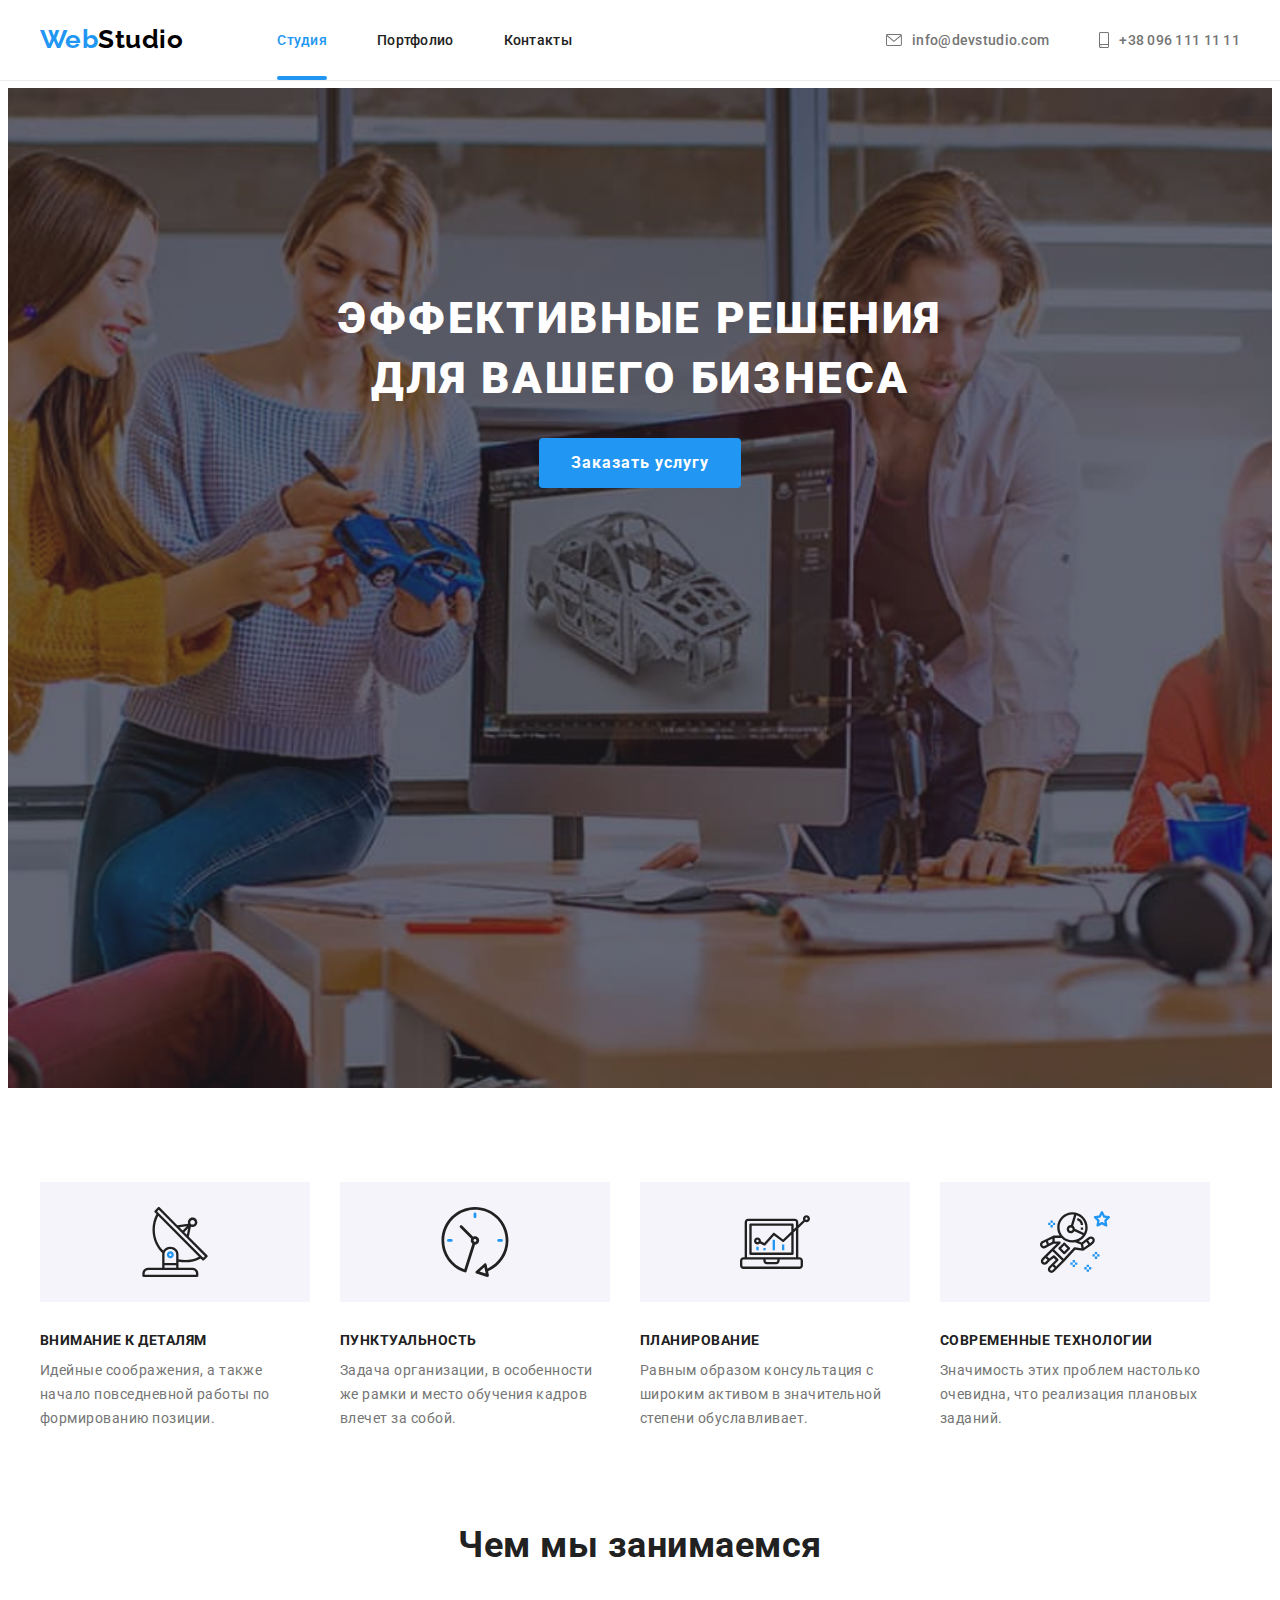
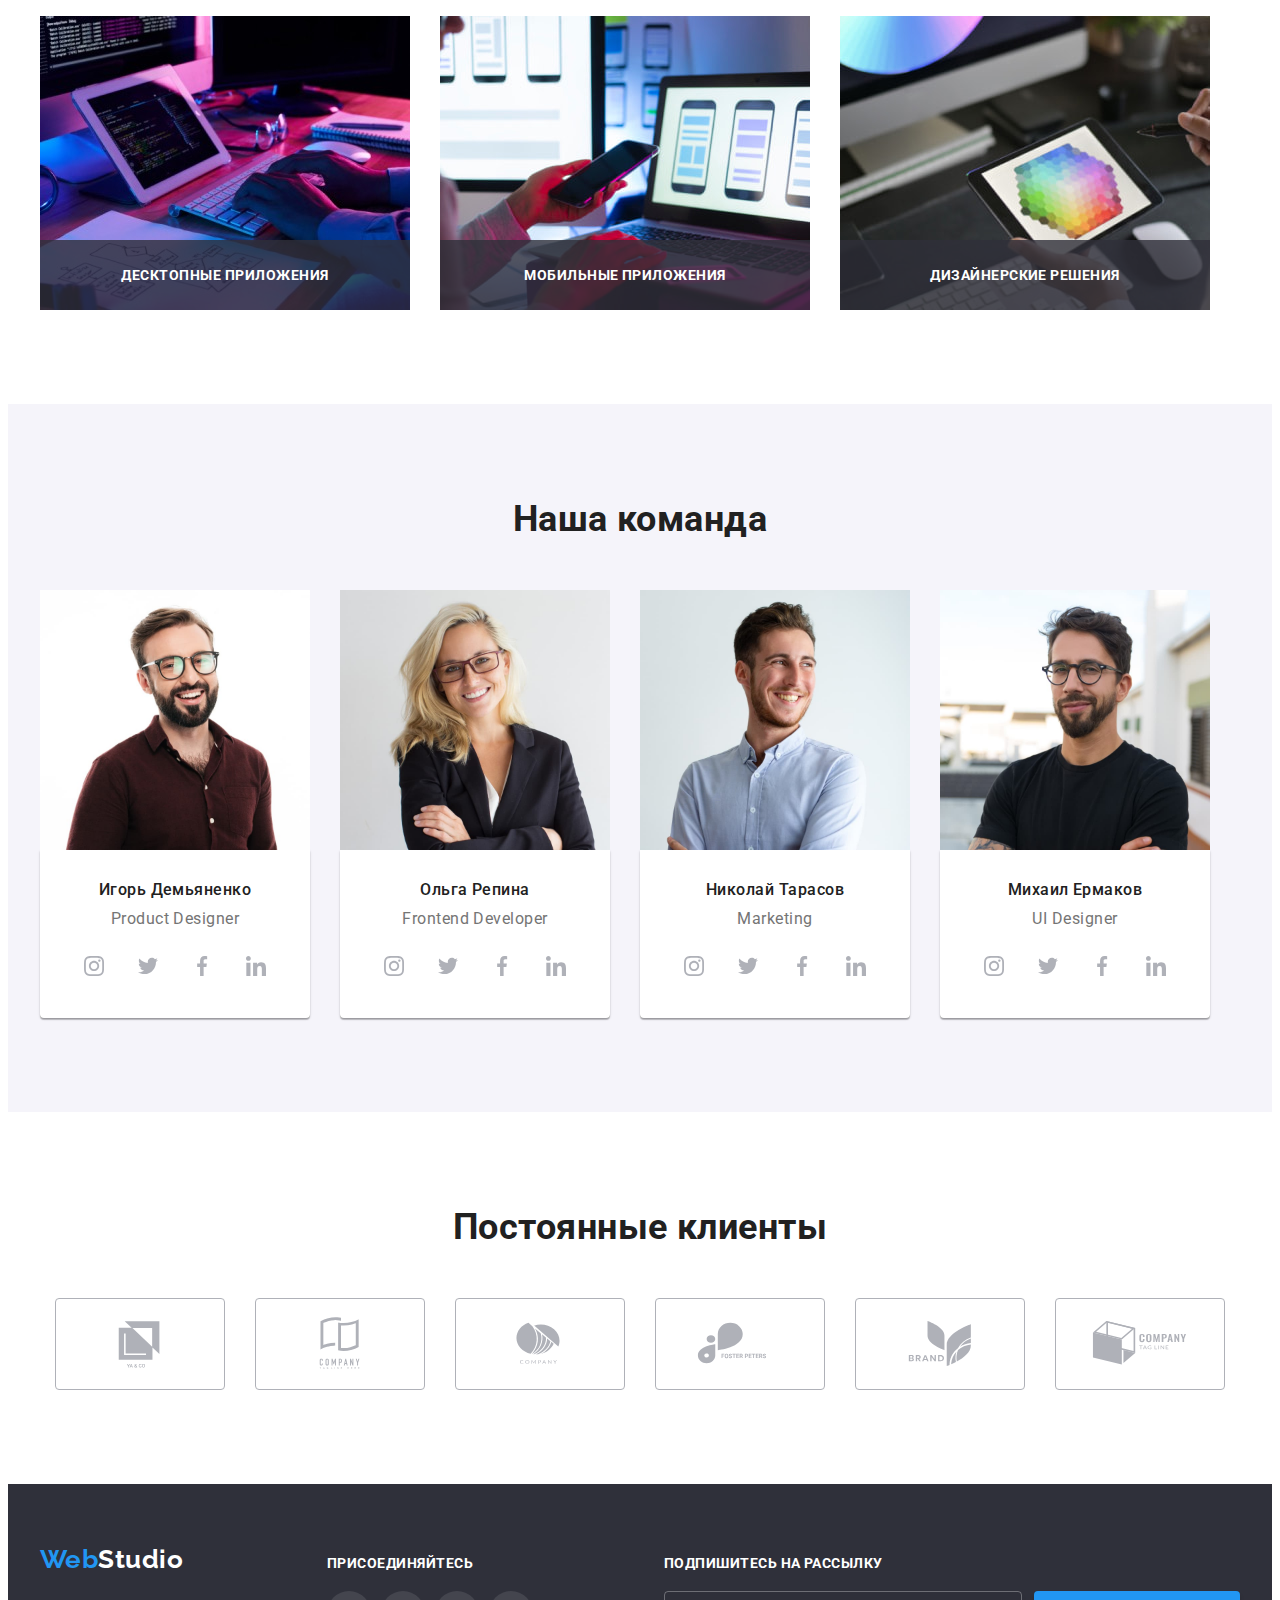
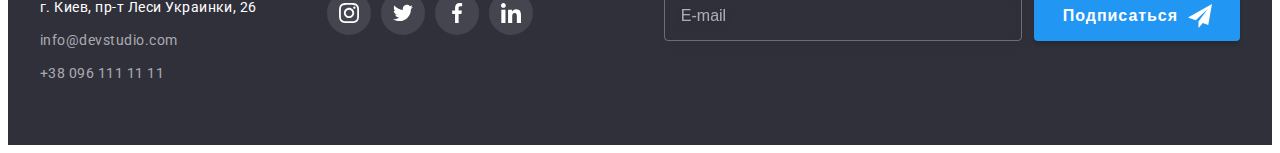
==== index.html @ e5c1ce28 "Добавляют структуру из д/з 6" ====
<!DOCTYPE html>
<html lang="ru">
<head>
    <meta charset="UTF-8">
    <meta http-equiv="X-UA-Compatible" content="IE=edge">
    <meta name="viewport" content="width=device-width, initial-scale=1.0">
    <title>Студия</title>
    <link rel="preconnect" href="https://fonts.googleapis.com">
    <link rel="preconnect" href="https://fonts.gstatic.com" crossorigin>
    <link href="https://fonts.googleapis.com/css2?family=Raleway:wght@700&family=Roboto:wght@400;500;700;900&display=swap"
        rel="stylesheet">
    <link rel="stylesheet" href="https://cdnjs.cloudflare.com/ajax/libs/modern-normalize/1.1.0/modern-normalize.min.css"
        integrity="sha512-wpPYUAdjBVSE4KJnH1VR1HeZfpl1ub8YT/NKx4PuQ5NmX2tKuGu6U/JRp5y+Y8XG2tV+wKQpNHVUX03MfMFn9Q=="
        crossorigin="anonymous" referrerpolicy="no-referrer"/>
    <link rel="stylesheet" href="./css/styles.css">
</head>
<body>
        <!--Шапка Сайта--> 
    <header class="page-header">
        <div class="container main-nav">
            <nav class="main-nav-list">
                <div class="logo-header-box"><a href="index.html" class="logo">Web<span class="logo-header">Studio</span></a></div>
                <ul class="site-nav list">
                    <li class="item"><a href="./index.html" class="link current">Студия</a></li>
                    <li class="item"><a href="./portfolio.html" class="link">Портфолио</a></li>
                    <li class="item"><a href="#" class="link">Контакты</a></li>
                </ul>
            </nav>
                <ul class="header-contacts list">
                    <li class="item"><a href="mailto:info@devstudio.com" class="link">
                        <svg class="header-contacts-icon" width="16" height="12">
                            <use href="./images/icons.svg#icon-envelope"></use>
                        </svg>info@devstudio.com</a>
                    </li>
                    <li class="item"><a href="tel:+380961111111" class="link">
                        <svg class="header-contacts-icon" width="10" height="16">
                        <use href="./images/icons.svg#icon-smartphone"></use>
                    </svg>+38 096 111 11 11</a>
                </li>
                </ul>
        </div>
    </header>   
    <main>
        <!--Герой-->
        <section class="hero section">
            <div class="container">
                <h1 class="hero-title">Эффективные решения <br>  для вашего бизнеса</h1>
                <button type="button" class="button secondary" data-modal-open>Заказать услугу</button>
            </div>
        </section>
            <!--Преимущества-->        
        <section class="section feature">
            <div class="container">
                <h2 class="section-title visually-hidden">Преимущества</h2>
                <ul class="feature-list list">
                    <li class="feature-item">
                        <div class="feature-icon antenna">
                            <svg width="70" height="70">
                                <use href="./images/icons.svg#icon-antenna"></use>
                            </svg>
                        </div>
                        <h3 class="feature-item-title">Внимание к деталям</h3>
                        <p class="feature-item-text">Идейные соображения, а также начало повседневной работы по формированию позиции.</p>
                    </li>
                    <li class="feature-item clock-icon">
                        <div class="feature-icon antenna">
                            <svg width="70" height="70">
                                <use href="./images/icons.svg#icon-clock"></use>
                            </svg>
                        </div>
                        <h3 class="feature-item-title">Пунктуальность</h3>
                        <p class="feature-item-text">Задача организации, в особенности же рамки и место обучения кадров влечет за собой.</p>
                    </li>
                    <li class="feature-item diagram-icon">
                        <div class="feature-icon antenna">
                            <svg width="70" height="70">
                                <use href="./images/icons.svg#icon-diagram"></use>
                            </svg>
                        </div>
                        <h3 class="feature-item-title">Планирование</h3>
                        <p class="feature-item-text">Равным образом консультация с широким активом в значительной степени обуславливает.</p>                      
                    </li>
                    <li class="feature-item astronaut-icon">
                        <div class="feature-icon antenna">
                            <svg width="70" height="70">
                                <use href="./images/icons.svg#icon-astronaut"></use>
                            </svg>
                        </div>
                        <h3 class="feature-item-title">Современные технологии</h3>
                        <p class="feature-item-text">Значимость этих проблем настолько очевидна, что реализация плановых заданий.</p>
                    </li>
                </ul>
            </div>
        </section>
            <!--Направления деятельности-->        
        <section class="work section">
            <div class="container">
                <h2 class="section-title">Чем мы занимаемся</h2>
                <ul class="work-list list">
                    <li class="item"> <img src="./images/img-cod.jpg" class="work-item-img" alt="Создание кода" width="370" >
                        <p class="work-label">Десктопные приложения</p>
                    </li>
                    <li class="item"> <img src="./images/img-tel.jpg" class="work-item-img" alt="Разработка приложений" width="370">
                        <p class="work-label">Мобильные приложения</p>
                    </li>
                    <li class="item"> <img src="./images/img-tabl.jpg" class="work-item-img" alt="Разработка игр" width="370">
                        <p class="work-label">Дизайнерские решения</p>
                    </li>
                </ul>
            </div>
        </section>
            <!--Команда-->      
        <section class="team section">
            <div class="container">
                <h2 class="section-title">Наша команда</h2>
                <ul class="team-list list">
                    <li class="item"> <img class="team-item-img" src="./images/img-igor.jpg" alt="Игорь Демьяненко" width="270">
                        <div class="item-content">
                            <h3 class="team-item-title">Игорь Демьяненко</h3>
                            <p class="team-item-text" lang="en">Product Designer</p>
                            <ul class="team-socials-list list">
                                <li class="team-socials-item">
                                    <a href="" class="team-socials-link">
                                        <svg class="team-socials-icon" width="20" height="20">
                                            <use href="./images/icons.svg#icon-instagram"></use>
                                        </svg>
                                    </a>
                                </li>
                                <li class="team-socials-item">
                                    <a href="" class="team-socials-link">
                                        <svg class="team-socials-icon" width="20" height="20">
                                            <use href="./images/icons.svg#icon-twitter"></use>
                                        </svg>
                                    </a>
                                </li>
                                <li class="team-socials-item">
                                    <a href="" class="team-socials-link"><svg class="team-socials-icon" width="20" height="20">
                                        <use href="./images/icons.svg#icon-facebook"></use>
                                    </svg>
                                </a>
                                </li>
                                <li class="team-socials-item">
                                    <a href="" class="team-socials-link"><svg class="team-socials-icon" width="20" height="20">
                                        <use href="./images/icons.svg#icon-linkedin"></use>
                                    </svg>
                                </a>
                                </li>
                            </ul>
                        </div>
                    </li>
                    <li class="item"> <img class="team-item-img" src="./images/img-olga.jpg" alt="Ольга Репина" width="270">
                        <div class="item-content">
                            <h3 class="team-item-title">Ольга Репина</h3>
                            <p class="team-item-text" lang="en">Frontend Developer</p>
                            <ul class="team-socials-list list">
                                <li class="team-socials-item">
                                    <a href="" class="team-socials-link">
                                        <svg class="team-socials-icon" width="20" height="20">
                                            <use href="./images/icons.svg#icon-instagram"></use>
                                        </svg>
                                    </a>
                                </li>
                                <li class="team-socials-item">
                                    <a href="" class="team-socials-link">
                                        <svg class="team-socials-icon" width="20" height="20">
                                            <use href="./images/icons.svg#icon-twitter"></use>
                                        </svg>
                                    </a>
                                </li>
                                <li class="team-socials-item">
                                    <a href="" class="team-socials-link"><svg class="team-socials-icon" width="20" height="20">
                                            <use href="./images/icons.svg#icon-facebook"></use>
                                        </svg>
                                    </a>
                                </li>
                                <li class="team-socials-item">
                                    <a href="" class="team-socials-link"><svg class="team-socials-icon" width="20" height="20">
                                            <use href="./images/icons.svg#icon-linkedin"></use>
                                        </svg>
                                    </a>
                                </li>
                            </ul>
                        </div>
                    </li>
                    <li class="item"> <img class="team-item-img" src="./images/img-nik.jpg" alt="Николай Тарасов" width="270">
                        <div class="item-content">
                            <h3 class="team-item-title">Николай Тарасов</h3>
                            <p class="team-item-text" lang="en">Marketing</p>
                            <ul class="team-socials-list list">
                                <li class="team-socials-item">
                                    <a href="" class="team-socials-link">
                                        <svg class="team-socials-icon" width="20" height="20">
                                            <use href="./images/icons.svg#icon-instagram"></use>
                                        </svg>
                                    </a>
                                </li>
                                <li class="team-socials-item">
                                    <a href="" class="team-socials-link">
                                        <svg class="team-socials-icon" width="20" height="20">
                                            <use href="./images/icons.svg#icon-twitter"></use>
                                        </svg>
                                    </a>
                                </li>
                                <li class="team-socials-item">
                                    <a href="" class="team-socials-link"><svg class="team-socials-icon" width="20" height="20">
                                            <use href="./images/icons.svg#icon-facebook"></use>
                                        </svg>
                                    </a>
                                </li>
                                <li class="team-socials-item">
                                    <a href="" class="team-socials-link"><svg class="team-socials-icon" width="20" height="20">
                                            <use href="./images/icons.svg#icon-linkedin"></use>
                                        </svg>
                                    </a>
                                </li>
                            </ul>
                        </div>
                    </li>
                    <li class="item"> <img class="team-item-img" src="./images/img-mich.jpg" alt="Михаил Ермаков" width="270">
                        <div class="item-content">
                            <h3 class="team-item-title">Михаил Ермаков</h3>
                            <p class="team-item-text" lang="en">UI Designer</p>
                            <ul class="team-socials-list list">
                                <li class="team-socials-item">
                                    <a href="" class="team-socials-link">
                                        <svg class="team-socials-icon" width="20" height="20">
                                            <use href="./images/icons.svg#icon-instagram"></use>
                                        </svg>
                                    </a>
                                </li>
                                <li class="team-socials-item">
                                    <a href="" class="team-socials-link">
                                        <svg class="team-socials-icon" width="20" height="20">
                                            <use href="./images/icons.svg#icon-twitter"></use>
                                        </svg>
                                    </a>
                                </li>
                                <li class="team-socials-item">
                                    <a href="" class="team-socials-link"><svg class="team-socials-icon" width="20" height="20">
                                            <use href="./images/icons.svg#icon-facebook"></use>
                                        </svg>
                                    </a>
                                </li>
                                <li class="team-socials-item">
                                    <a href="" class="team-socials-link"><svg class="team-socials-icon" width="20" height="20">
                                            <use href="./images/icons.svg#icon-linkedin"></use>
                                        </svg>
                                    </a>
                                </li>
                            </ul>
                        </div>
                    </li>                   
                </ul>
            </div>
        </section>
        <!--Постоянные клиенты-->
        <section class="customers section">
            <div class="container">
                <h2 class="section-title">Постоянные клиенты</h2>
                <ul class="customers-list list">
                    <li class="customers-item">
                        <a href="" class="customers-link">
                            <svg class="customers-icon" width="106" height="60">
                                <use href="./images/icons.svg#icon-Logo-1"></use>
                            </svg>
                        </a>
                    </li>
                    <li class="customers-item">
                        <a href="" class="customers-link">
                            <svg class="customers-icon" width="106" height="60">
                                <use href="./images/icons.svg#icon-Logo-2"></use>
                            </svg>
                        </a>
                    </li>
                    <li class="customers-item">
                        <a href="" class="customers-link">
                            <svg class="customers-icon" width="106" height="60">
                                <use href="./images/icons.svg#icon-Logo-3"></use>
                            </svg>
                        </a>
                    </li>
                    <li class="customers-item">
                        <a href="" class="customers-link">
                            <svg class="customers-icon" width="106" height="60">
                                <use href="./images/icons.svg#icon-Logo-4"></use>
                            </svg>
                        </a>
                    </li>
                    <li class="customers-item">
                        <a href="" class="customers-link">
                            <svg class="customers-icon" width="106" height="60">
                                <use href="./images/icons.svg#icon-Logo-5"></use>
                            </svg>
                        </a>
                    </li>
                    <li class="customers-item">
                        <a href="" class="customers-link">
                            <svg class="customers-icon" width="106" height="60">
                                <use href="./images/icons.svg#icon-Logo-6"></use>
                            </svg>
                        </a>
                    </li>
                </ul>
            </div>

        </section>     
    </main>
        <!--Подвал-->
        <footer class="footer">
            <div class="footer container">
                <div class="footer-addres">
                    <div class="logo-footer-box">
                        <a href="./index.html" class="logo" lang="en">Web<span class="logo-footer">Studio</span></a>
                    </div>
                    <address class="addres-list">
                        <ul class="footer-contacts-list list">
                            <li class="footer-contacts-item">
                                <a href="https://goo.gl/maps/nZHNvtM2P8FYW9ou6" class="contacts address" target="_blank" 
                                    rel="noopener noreferrer">г. Киев, пр-т Леси Украинки, 26</a>
                            </li>
                            <li class="footer-contacts-item">
                                <a href="mailto:info@devstudio.com" class="contacts link">info@devstudio.com</a>
                            </li>
                            <li class="footer-contacts-item">
                                <a href="tel:+380961111111" class="contacts link">+38 096 111 11 11 </a>
                            </li>
                        </ul>             
                    </address>
                </div>
                <!-- Приглашение в соцсети -->
                <div class="footer-socials">
                    <h3 class="footer-socials-title">присоединяйтесь</h3>
                    <ul class="footer-socials-list list">
                        <li class="footer-socials-item"><a href="" class="footer-socials-link">
                            <svg class="footer-socials-icon" width="20" height="20">
                                <use href="./images/icons.svg#icon-instagram"></use>
                            </svg></a>
                        </li>
                        <li class="footer-socials-item"><a href="" class="footer-socials-link">
                            <svg class="footer-socials-icon" width="20" height="20">
                                <use href="./images/icons.svg#icon-twitter"></use>
                            </svg></a>
                        </li>
                        <li class="footer-socials-item"><a href="" class="footer-socials-link">
                            <svg class="footer-socials-icon" width="20" height="20">
                                <use href="./images/icons.svg#icon-facebook"></use>
                            </svg></a>
                        </li>
                        <li class="footer-socials-item"><a href="" class="footer-socials-link">
                                <svg class="footer-socials-icon" width="20" height="20">
                                    <use href="./images/icons.svg#icon-linkedin"></use>
                                </svg></a>
                        </li>                     
                    </ul>
                </div>
                <!-- Подписка на рассылку -->
                <form class="subscribe-form">
                    <b class="subscribe-title">Подпишитесь на рассылку</b>
                    <div class="subscribe-input-wrap">
                        <input type="email" 
                        name="subscribe-mail" 
                        class="subscribe-input" required 
                        id="subscribe-mail"
                        placeholder="E-mail">
                        <button type="submit" class="subscribe-submit">Подписаться
                            <svg class="subscribe-icon" width="24" height="24">
                                <use href="./images/icons.svg#icon-icon-send"></use>
                            </svg>
                        </button>
                    </div>
                </form>
            </div>         
        </footer>
        <!-- Модальное окно -->
        <div class="backdrop is-hidden" data-modal>
            <div class="modal">
                <button type="button" class="modal-close-btn" data-modal-close>
                    <svg class="modal-close-svg" width="18" height="18">
                        <use href="./images/icons.svg#icon-close-black-18dp"></use>
                    </svg>
                </button>
                <p class="modal-title">Оставьте свои данные, мы вам перезвоним</p>
                <form class="modal-form">
                    <div class="form-field">
                        <label for="user-name" class="modal-label">Имя</label>
                        <div class="modal-input-wrap">
                            <input type="text" 
                            name="user-name" 
                            class="modal-input" 
                            required 
                            id="user-name">
                            <svg class="modal-icon" width="18" height="18">
                                <use href="./images/icons.svg#icon-person-black-18dp"></use>
                            </svg>
                        </div>
                    </div>
                    <div class="form-field">
                        <label for="user-tel" class="modal-label">Телефон</label>
                        <div class="modal-input-wrap">
                            <input type="tel" 
                            name="user-tel" 
                            class="modal-input" 
                            required 
                            id="user-tel">
                            <svg class="modal-icon" width="18" height="18">
                                <use href="./images/icons.svg#icon-phone-black-18dp"></use>
                            </svg>
                        </div>
                    </div>               
                    <div class="form-field">
                        <label for="user-mail" class="modal-label">Почта</label>
                        <div class="modal-input-wrap">
                            <input type="email" 
                            name="user-mail" 
                            class="modal-input" 
                            required 
                            id="user-mail">
                            <svg class="modal-icon" width="18" height="18">
                                <use href="./images/icons.svg#icon-email-black-18dp"></use>
                            </svg>
                        </div>
                    </div>
                    <div class="form-field">
                        <label for="user-text" class="modal-label">Комментарий</label>
                        <textarea name="user-text"
                        id="user-text" 
                        class="modal-text"
                        placeholder="Введите текст"
                        ></textarea>                        
                    </div>
                    <div class="modal-checkbox-text-content">
                        <input type="checkbox" 
                        name="modal-checkbox" 
                        class="modal-checkbox visually-hidden" required 
                        id="modal-checkbox">
                        <label for="modal-checkbox" 
                        class="modal-checkbox-text">
                        <span><svg class="modal-checkbox-icon" width="16" height="15">
                            <use href="./images/icons.svg#icon-check"></use>
                            </svg>
                        </span>Соглашаюсь с рассылкой и принимаю <a href="" class="modal-checkbox-link">Условия договора</a></label>
                        
                    </div>
                    <button type="submit" class="modal-submit">Отправить</button>
                </form>
            </div>
        </div>
    <script src="./js/modal.js"></script>
</body>
</html>
---- css/styles.css ----
:root {
  --primary-text-color: #757575;
  --secondary-text-color: #ffffff;
  --title-text-color: #212121;
  --akcent-text-color: #2196f3;
  --background-color-btn: #f5f4fa;
  --background-color-body: #ffffff;
  --background-color-hero: #c4c4c4;
  --background-color-footer: #2f303a;
  --background-color-wrap: rgba(33, 150, 243, 0.9);
  --socials-icons-color: #afb1b8;
  --team-card-shadows: 0px 1px 3px rgba(0, 0, 0, 0.12),
    0px 1px 1px rgba(0, 0, 0, 0.14), 0px 2px 1px rgba(0, 0, 0, 0.2);
  --filters-button-shadows: 0px 3px 1px rgba(0, 0, 0, 0.1),
    0px 1px 2px rgba(0, 0, 0, 0.08), 0px 2px 2px rgba(0, 0, 0, 0.12);
  --activities-card-shadows: 0px 4px 4px rgba(0, 0, 0, 0.25);
  --transition: 250ms cubic-bezier(0.4, 0, 0.2, 1);
}

p,
h1,
h2,
h3,
h4,
h5,
h6 {
  margin: 0;
}
ul {
  margin: 0;
  padding: 0;
}
img {
  display: block;
  max-width: 100%;
  height: auto;
}

/* ---------------Студия-------------- */
body {
  background-color: var(--background-color-body);
  color: var(--primary-text-color);
  font-family: "Roboto", sans-serif;
  letter-spacing: 0.03em;
  padding-top: 80px;
}

.list {
  list-style: none;
  padding: 0;
  margin: 0;
}
a {
  text-decoration: none;
}
.container {
  width: 1200px;
  padding-left: 15px;
  padding-right: 15px;
  margin-left: auto;
  margin-right: auto;
  /* outline: 2px solid red; */
}
.visually-hidden {
  position: absolute;
  white-space: nowrap;
  width: 1px;
  height: 1px;
  overflow: hidden;
  border: 0;
  padding: 0;
  clip: rect(0 0 0 0);
  clip-path: inset(50%);
  margin: -1px;
}

.button {
  display: inline-block;
  border: none;
  cursor: pointer;
  border-radius: 4px;
  text-align: center;
}

/* --------------Logo style------------- */
.logo {
  color: var(--akcent-text-color);
  font-family: "Raleway", sans-serif;
  font-weight: 700;
  font-size: 26px;
  line-height: calc(31 / 26);
}
.logo-header {
  color: rgba(0, 0, 0, 1);
}
.logo-footer {
  background-color: var(--background-color-footer);
  color: rgba(255, 255, 255, 1);
}

/*-------------- Header --------------*/
.page-header {
  position: fixed;
  width: 100%;
  top: 0;
  left: 0;
  min-height: 80px;
  background-color: var(--background-color-body);
  border-bottom-width: 1px;
  border-bottom-style: solid;
  border-bottom-color: #ececec;
  z-index: 99;
}
.logo-header-box {
  margin-right: auto;
  padding-top: 24px;
  padding-bottom: 25px;
}
/*-------------- Main-nav --------------*/
.main-nav-list {
  display: flex;
  margin-right: auto;
}
.main-nav {
  display: flex;
}

/*-------------- Site nav --------------*/
.site-nav {
  display: flex;
  margin-left: 94px;
}
/* .site-nav .item:not(:last-child) {
  margin-right: 50px;} */
.site-nav .item + .item {
  margin-left: 50px;
}
.site-nav .link {
  display: block;
  padding-top: 32px;
  padding-bottom: 32px;

  font-weight: 500;
  font-size: 14px;
  line-height: calc(16 / 14);
  letter-spacing: 0.02em;
  color: var(--title-text-color);

  transition: color var(--transition);
}

/*-------------- Contacts --------------*/
.header-contacts .link {
  display: flex;
  align-items: center;
  font-weight: 500;
  font-size: 14px;
  line-height: calc(16 / 14);
  letter-spacing: 0.02em;
  color: var(--primary-text-color);
  background-color: var(--background-color-body);

  transition: color var(--transition);
}
.link.current {
  color: var(--akcent-text-color);
  position: relative;
}
.current::after {
  content: "";
  width: 100%;
  height: 4px;
  position: absolute;
  background-color: var(--akcent-text-color);
  left: 0;
  bottom: 0;
  border-radius: 2px;

  transition: background-color var(--transition);
}

.header-contacts {
  display: flex;
  margin-left: auto;
  padding-top: 32px;
  padding-bottom: 32px;

  text-decoration: none;
}
.header-contacts .item + .item {
  margin-left: 50px;
}
.header-contacts-icon {
  display: flex;
  justify-content: center;
  fill: currentColor;
  margin-right: 10px;
}

.link:hover,
.link:focus {
  color: var(--akcent-text-color);
}

/*---------------- Hero ----------------*/
.hero.section {
  max-width: 1600px;
  min-height: 600px;
  margin-right: auto;
  margin-left: auto;
  padding-top: 200px;
  padding-bottom: 200px;
  background-image: linear-gradient(
      rgba(47, 48, 58, 0.4),
      rgba(47, 48, 58, 0.4)
    ),
    url("../images/hero.jpg");
  background-repeat: no-repeat;
  background-position: center;
  background-size: cover;
  background-color: var(--background-color-hero);
  text-align: center;
}
.hero-title {
  margin-top: 0;
  margin-bottom: 30px;
  font-weight: 900;
  font-size: 44px;
  line-height: calc(60 / 44);
  letter-spacing: 0.06em;
  text-transform: uppercase;
  color: var(--secondary-text-color);
}
.button.secondary {
  padding: 10px 32px;
  font-family: inherit;
  font-weight: 700;
  font-size: 16px;
  line-height: calc(30 / 16);
  letter-spacing: 0.06em;
  color: var(--secondary-text-color);
  background-color: var(--akcent-text-color);

  transition: color var(--transition), background-color var(--transition);
}

/*---------------- Button ----------------*/

.button.secondary:hover,
.button.secondary:focus {
  color: var(--secondary-text-color);
  background-color: #188ce8;
}

/*------------- Section ------------*/
.section {
  padding-top: 94px;
  padding-bottom: 94px;
  margin-left: auto;
  margin-right: auto;
}
.section.no-padding {
  padding-top: 0;
  padding-bottom: 0;
}
.section-title {
  margin-top: 0;
  margin-bottom: 50px;

  font-weight: 700;
  font-size: 36px;
  line-height: calc(42 / 36);
  text-align: center;
  color: var(--title-text-color);
}

/*------------------ Features -------------*/
.section.feature {
  padding-bottom: 0;
}
.feature-list {
  display: flex;
  flex-wrap: wrap;
  margin-top: 0;
}
.feature-item {
  width: 270px;
}
.feature-icon {
  display: flex;
  width: 270px;
  height: 120px;
  align-items: center;
  justify-content: center;
  background-color: var(--background-color-btn);
  margin-bottom: 30px;
}

/* .feature-list .item:not(:last-child) {
  margin-right: 30px;} */
.feature-list .feature-item + .feature-item {
  margin-left: 30px;
}
.feature-item-title {
  font-weight: 700;
  font-size: 14px;
  line-height: calc(16 / 14);
  text-transform: uppercase;
  color: var(--title-text-color);
}
.feature-item-text {
  padding-top: 10px;

  font-size: 14px;
  line-height: calc(24 / 14);
  color: var(--primary-text-color);
}

/*------------------- Work -----------------*/
.work-list {
  display: flex;
  flex-wrap: wrap;
}
.work-list .item {
  width: 370px;
  position: relative;
}
/* .work-list .item:not(:last-child) {
  margin-right: 30px;} */
.work-list .item + .item {
  margin-left: 30px;
}
.work-label {
  position: absolute;
  width: 100%;
  left: 0;
  bottom: 0;
  font-weight: 700;
  font-size: 14px;
  line-height: calc(16 / 14);
  text-align: center;
  text-transform: uppercase;
  padding-top: 27px;
  padding-bottom: 27px;

  color: var(--secondary-text-color);
  background-color: rgba(47, 48, 58, 0.8);
}
/*------------------- Team -----------------*/
.team.section {
  background-color: var(--background-color-btn);
}
.team-list {
  display: flex;
}
.team-item-title {
  margin-bottom: 10px;

  font-weight: 500;
  font-size: 16px;
  line-height: calc(19 / 16);
  text-align: center;
  color: var(--title-text-color);
}
.team-item-text {
  margin-bottom: 16px;
  font-size: 16px;
  line-height: calc(19 / 16);
  text-align: center;
  color: var(--primary-text-color);
}
.team-list .item {
  width: 270px;

  background-color: var(--background-color-body);
}
.team-list .item + .item {
  margin-left: 30px;
}
.item-content {
  padding-top: 30px;
  padding-bottom: 30px;
  box-shadow: var(--team-card-shadows);
  border-radius: 0px 0px 4px 4px;
}
.team-socials-list {
  display: flex;
  justify-content: center;
}
.team-socials-link {
  width: 44px;
  height: 44px;
  background-color: var(--background-color-body);
  border-radius: 50%;
  display: flex;
  align-items: center;
  justify-content: center;
  color: var(--socials-icons-color);

  transition: color var(--transition), background-color var(--transition);
}
.team-socials-icon {
  fill: currentColor;
}

.team-socials-link:hover,
.team-socials-link:focus {
  background-color: var(--akcent-text-color);
  color: var(--secondary-text-color);
}

.team-socials-item + .team-socials-item {
  margin-left: 10px;
}

/*----------------- Customers -------------*/
.customers-list {
  display: flex;
  justify-content: center;
  fill: var(--socials-icons-color);
}
.customers-link {
  width: 170px;
  height: 92px;
  box-sizing: border-box;
  border-radius: 4px;
  display: flex;
  align-items: center;
  justify-content: center;
  border: 1px solid var(--socials-icons-color);
  color: var(--socials-icons-color);

  transition: color var(--transition), border var(--transition);
}
.customers-icon {
  fill: currentColor;
}
.customers-link:hover,
.customers-link:focus {
  color: var(--akcent-text-color);
  border-color: var(--akcent-text-color);
}
.customers-item:not(:last-child) {
  margin-right: 30px;
}

/*------------------ Footer ---------------*/
.footer {
  margin-right: auto;
  margin-left: auto;
  background-color: var(--background-color-footer);
}
.footer.container {
  display: flex;
  align-items: baseline;
  padding-top: 60px;
  padding-bottom: 60px;
}
.logo-footer-box {
  margin-bottom: 20px;
}
.footer-contacts-list {
  display: flex;
  flex-direction: column;
  margin-right: auto;
  font-style: normal;
  font-size: 14px;
  line-height: calc(24 / 14);
  text-decoration: none;
}
.footer-contacts-item:not(:last-child) {
  margin-bottom: 9px;
}
.contacts.address {
  color: var(--secondary-text-color);
}
.contacts.link {
  transition: color var(--transition);
}
.contacts {
  color: rgba(255, 255, 255, 0.6);
}

/*---------------Footer socials-----------------*/

.footer-socials {
  flex-direction: column;
  align-items: center;
  justify-content: center;
  margin-left: 70px;
}
.footer-socials-title {
  font-weight: 700;
  font-size: 14px;
  line-height: calc(16 / 14);
  text-transform: uppercase;
  color: var(--secondary-text-color);
  margin-bottom: 20px;
}
.footer-socials-list {
  display: flex;
  align-items: center;
  justify-content: center;
}
.footer-socials-link {
  width: 44px;
  height: 44px;
  background-color: rgba(255, 255, 255, 0.1);
  border-radius: 50%;
  display: flex;
  align-items: center;
  justify-content: center;

  transition: background-color var(--transition);
}
.footer-socials-icon {
  fill: var(--secondary-text-color);
}
.footer-socials-link:hover,
.footer-socials-link:focus {
  background-color: var(--akcent-text-color);
}
.footer-socials-item:not(:last-child) {
  margin-right: 10px;
}
/*---------------Footer subscribe-----------------*/
.subscribe-form {
  margin-left: auto;
}
.subscribe-title {
  display: flex;
  font-weight: 700;
  font-size: 14px;
  line-height: calc(16 / 14);
  text-transform: uppercase;
  color: var(--secondary-text-color);
  margin-bottom: 20px;
}
.subscribe-input-wrap {
  display: flex;
  flex-direction: row;
}
.subscribe-input {
  width: 358px;
  height: 50px;
  font-size: 16px;
  line-height: calc(20 / 16);
  color: rgba(255, 255, 255, 0.6);
  background-color: transparent;
  border: 1px solid rgba(255, 255, 255, 0.3);
  box-sizing: border-box;
  filter: drop-shadow(0px 4px 4px rgba(0, 0, 0, 0.15));
  border-radius: 4px;
  outline: none;
  padding: 15px 16px;
  transition: border-color var(--transition);
}
.subscribe-input:focus {
  border-color: var(--akcent-text-color);
}
.subscribe-input::placeholder {
  font-size: 16px;
  line-height: calc(20 / 16);
  color: rgba(255, 255, 255, 0.6);
}
.subscribe-submit {
  display: flex;
  flex-direction: row;
  padding: 10px 28px 10px 29px;
  height: 50px;
  font-weight: 700;
  font-size: 16px;
  line-height: calc(30 / 16);
  letter-spacing: 0.06em;
  color: var(--secondary-text-color);
  background-color: var(--akcent-text-color);
  box-shadow: 0px 4px 4px rgba(0, 0, 0, 0.15);
  border: none;
  border-radius: 4px;
  margin-left: 12px;
  cursor: pointer;
  transition: background-color var(--transition);
  align-items: center;
  text-align: center;
}
.subscribe-submit:hover,
.subscribe-submit:focus {
  background-color: #188ce8;
}
.subscribe-icon {
  margin-left: 10px;
}

/*-------------- Модальное окно ---------------*/
.backdrop {
  width: 100vw;
  height: 100vh;
  background-color: rgba(0, 0, 0, 0.2);
  position: fixed;
  top: 0;
  opacity: 1;
  transition: opacity 500ms, visibility 500ms;
}
.is-hidden {
  opacity: 0;
  pointer-events: none;
  visibility: hidden;
}
.backdrop.is-hidden .modal {
  transform: rotate(-300deg) scale(0.5);
}
.modal {
  width: 528px;
  min-height: 581px;
  background-color: var(--background-color-body);
  box-shadow: 0px 1px 3px rgba(0, 0, 0, 0.12), 0px 1px 1px rgba(0, 0, 0, 0.14),
    0px 2px 1px rgba(0, 0, 0, 0.2);
  border-radius: 4px;
  padding: 40px;
  position: absolute;
  top: 50%;
  left: 50%;
  transform: translate(-50%, -50%) rotate(0) scale(1);
  transition: transform 500ms;
}
.modal-close-btn {
  display: flex;
  top: 8px;
  right: 8px;
  width: 30px;
  height: 30px;
  border-radius: 50%;
  border: 1px solid rgba(0, 0, 0, 0.1);
  box-sizing: border-box;
  padding: 0;
  background-color: var(--background-color-body);
  position: absolute;
  justify-content: center;
  align-items: center;
  cursor: pointer;
  transition: color var(--transition);
}
.modal-close-svg {
  transition: fill var(--transition);
}
.modal-close-svg:hover,
.modal-close-svg:hover {
  fill: var(--akcent-text-color);
}
.modal-title {
  font-weight: 700;
  font-size: 20px;
  line-height: calc(23 / 20);
  text-align: center;
  margin-bottom: 12px;

  color: var(--title-text-color);
}

.modal-input-wrap {
  position: relative;
}
.form-field {
  margin-bottom: 10px;
}
.modal-input {
  width: 100%;
  height: 40px;
  left: 576px;
  top: 450px;
  padding-left: 30px;
  outline: none;
  border: 1px solid rgba(33, 33, 33, 0.2);
  box-sizing: border-box;
  border-radius: 4px;
  cursor: pointer;
  transition: border-color var(--transition);
}
.modal-input:focus,
.modal-text:focus {
  border-color: var(--akcent-text-color);
}
.modal-input:focus + .modal-icon {
  fill: var(--akcent-text-color);
}
.modal-icon {
  position: absolute;
  left: 12px;
  top: 50%;
  transform: translateY(-50%);
  transition: color var(--transition);
}
.modal-label {
  font-size: 12px;
  line-height: calc(14 / 12);
  letter-spacing: 0.01em;
  margin-bottom: 4px;
  display: block;

  color: var(--primary-text-color);
}
.modal-text {
  width: 100%;
  height: 138px;
  border: 1px solid rgba(33, 33, 33, 0.2);
  box-sizing: border-box;
  border-radius: 4px;
  padding: 12px 16px;
  font-size: 12px;
  line-height: calc(14 / 12);
  letter-spacing: 0.01em;
  color: rgba(117, 117, 117, 0.5);
  resize: none;
  outline: none;
  cursor: pointer;
  transition: border-color var(--transition);
}
.modal-text::placeholder {
  font-size: 12px;
  line-height: calc(14 / 12);
  letter-spacing: 0.01em;
  color: rgba(117, 117, 117, 0.5);
}
.modal-checkbox-text-content {
  display: flex;
  margin-bottom: 30px;
}

.modal-checkbox-text {
  font-size: 14px;
  line-height: calc(24 / 14);
  color: var(--primary-text-color);
  display: flex;
  align-items: center;
  justify-content: center;
}
.modal-checkbox-text span {
  width: 16px;
  height: 15px;
  border: 2px solid var(--title-text-color);
  border-radius: 2px;
  margin-right: 7px;
  display: flex;
  align-items: center;
  justify-content: center;
}
.modal-checkbox-icon {
  fill: transparent;
}
.modal-checkbox:checked + .modal-checkbox-text span {
  background-color: var(--akcent-text-color);
  border: none;
}
.modal-checkbox:checked + .modal-checkbox-text svg {
  fill: var(--secondary-text-color);
}
.modal-checkbox-link {
  font-size: 14px;
  line-height: calc(24 / 14);
  color: var(--akcent-text-color);
  text-decoration: underline;
  display: flex;
  align-items: center;
  justify-content: center;
}

.modal-submit {
  display: block;
  font-weight: 700;
  font-size: 16px;
  line-height: calc(30 / 16);
  letter-spacing: 0.06em;
  padding: 10px 55px;
  color: var(--secondary-text-color);
  background: var(--akcent-text-color);
  box-shadow: 0px 4px 4px rgba(0, 0, 0, 0.15);
  border: none;
  border-radius: 4px;
  margin-right: auto;
  margin-left: auto;
  cursor: pointer;
  text-align: center;
  transition: background-color var(--transition);
}
.modal-submit:hover,
.modal-submit:focus {
  background-color: #188ce8;
}

/*---------------- Портфолио ------------------*/

/*----------------- Фильтры -------------------*/
.filters-list {
  display: flex;
  margin-bottom: 50px;
  margin-left: auto;
  margin-right: auto;
  justify-content: center;
}
.filters-list .item {
  display: flex;
  margin-left: 8px;
}

.button.primary {
  padding: 6px 22px;
  font-family: inherit;
  font-weight: 500;
  font-size: 16px;
  line-height: calc(26 / 16);
  letter-spacing: 0.03em;
  background-color: var(--background-color-btn);
  color: var(--title-text-color);

  transition: color var(--transition), background-color var(--transition),
    box-shadow var(--transition);
}
.button.primary:hover,
.button.primary:focus {
  background-color: var(--akcent-text-color);
  color: var(--secondary-text-color);
  box-shadow: var(--filters-button-shadows);
}
/*--------- Направления деятельности --------*/
.activities-list {
  display: flex;
  flex-wrap: wrap;
}
.activities-list .activities-item {
  width: 370px;
  margin-right: 30px;
  margin-bottom: 30px;
  background: #ffffff;
  border: 1px solid #eeeeee;
  box-sizing: border-box;
}
.activities-list .activities-item:nth-child(3n) {
  margin-right: 0;
}
.activities-list .activities-item:nth-last-child(-n + 3) {
  margin-bottom: 0;
}
/* ---------Альтернатива обнуления --------*/
/* .activities-list .item:not(:nth-child(3n)) {
  margin-right: 30px;
}
.activities-list .item:not(:nth-last-child(-n + 3)) {
  margin-bottom: 30px;
} */
.activities-item-link {
  display: block;

  transition: box-shadow var(--transition);
}
.activities-wrap {
  position: relative;
  overflow: hidden;
}
.activities-top-text {
  position: absolute;
  left: 0;
  bottom: 0;
  font-size: 18px;
  line-height: calc(28 / 18);
  padding: 63px 24px;
  color: var(--secondary-text-color);
  background-color: var(--background-color-wrap);

  height: 100%;
  transform: translateY(100%);
  transition: transform 250ms linear;
}
.activities-item-link:hover .activities-top-text {
  transform: translateY(0%);
}

.activities-item-link:hover,
.activities-item-link:focus {
  box-shadow: var(--activities-card-shadows);
}
.activities-item-title {
  margin-bottom: 4px;

  font-weight: 700;
  font-size: 18px;
  line-height: calc(36 / 18);
  letter-spacing: 0.06em;
  color: var(--title-text-color);
}
.activities-item-text {
  font-size: 16px;
  line-height: calc(30 / 16);
  color: var(--primary-text-color);
}
.item-box {
  padding: 20px 24px;
}
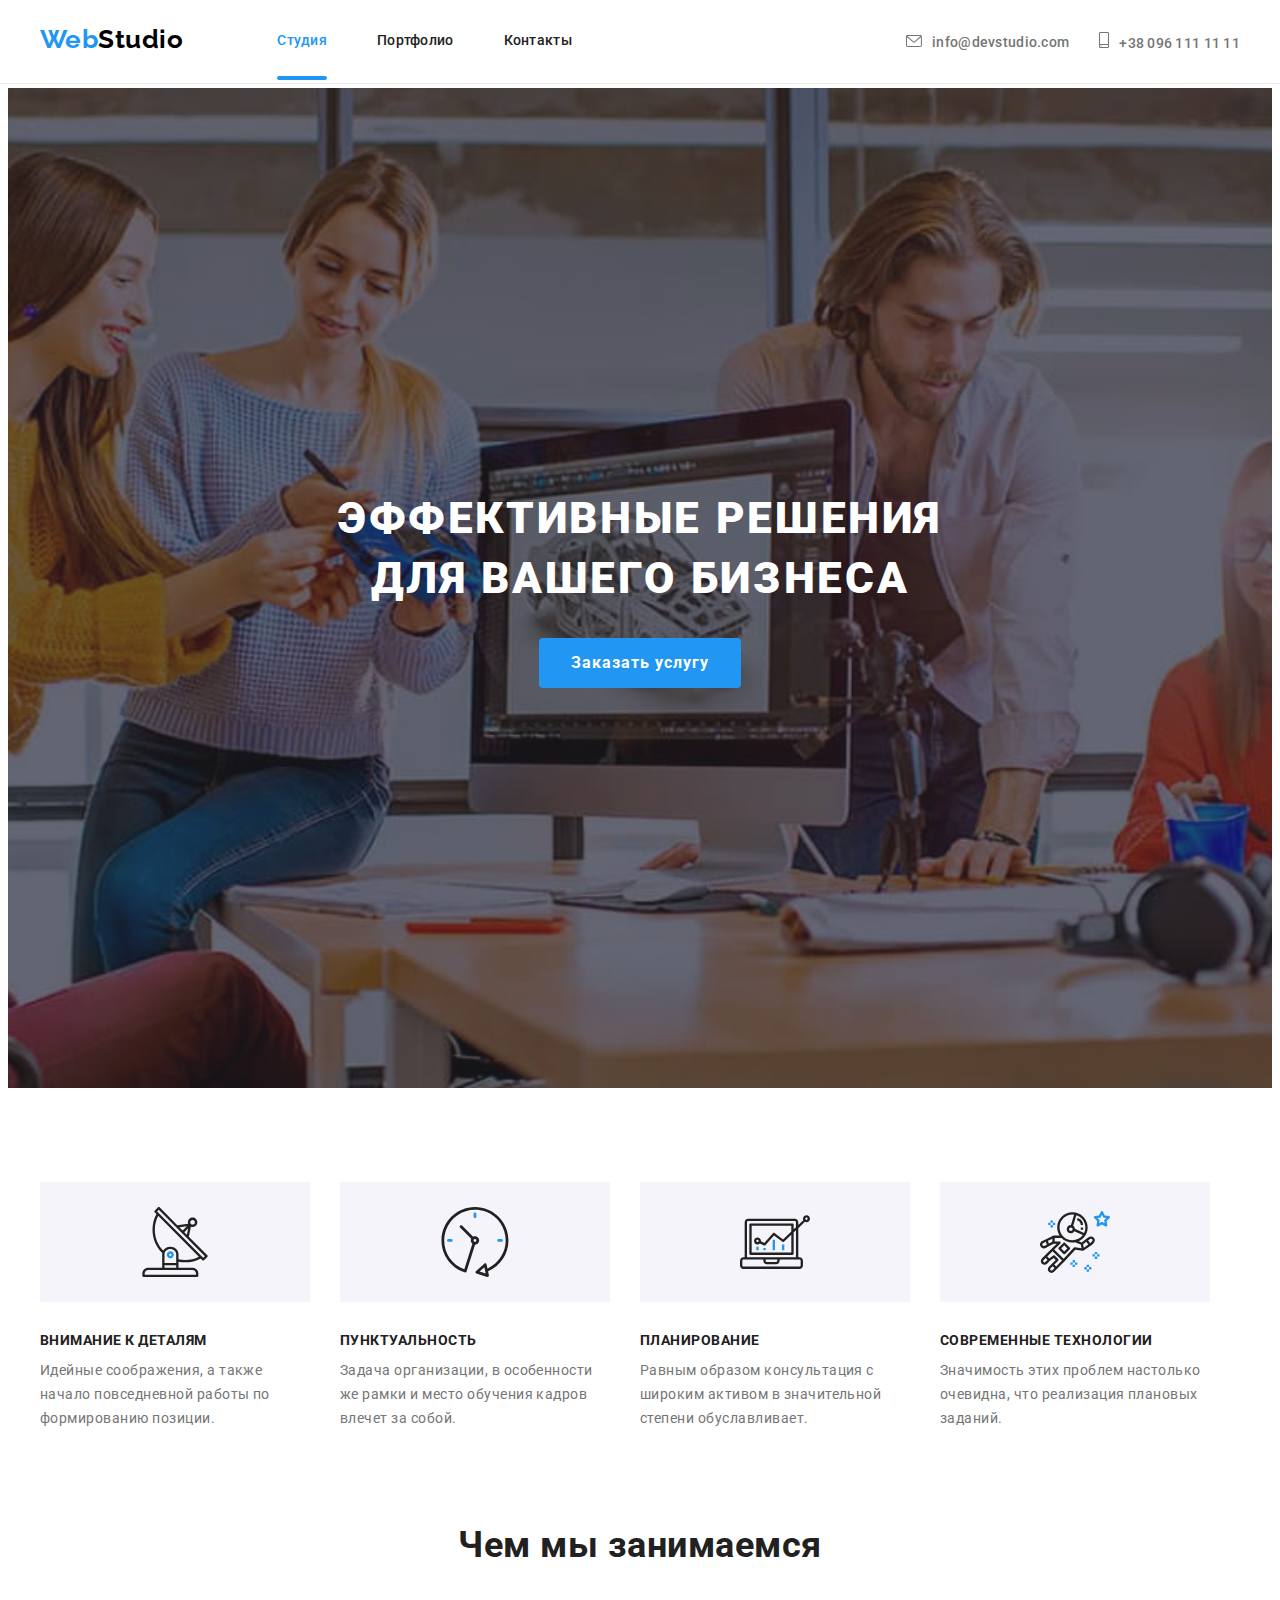
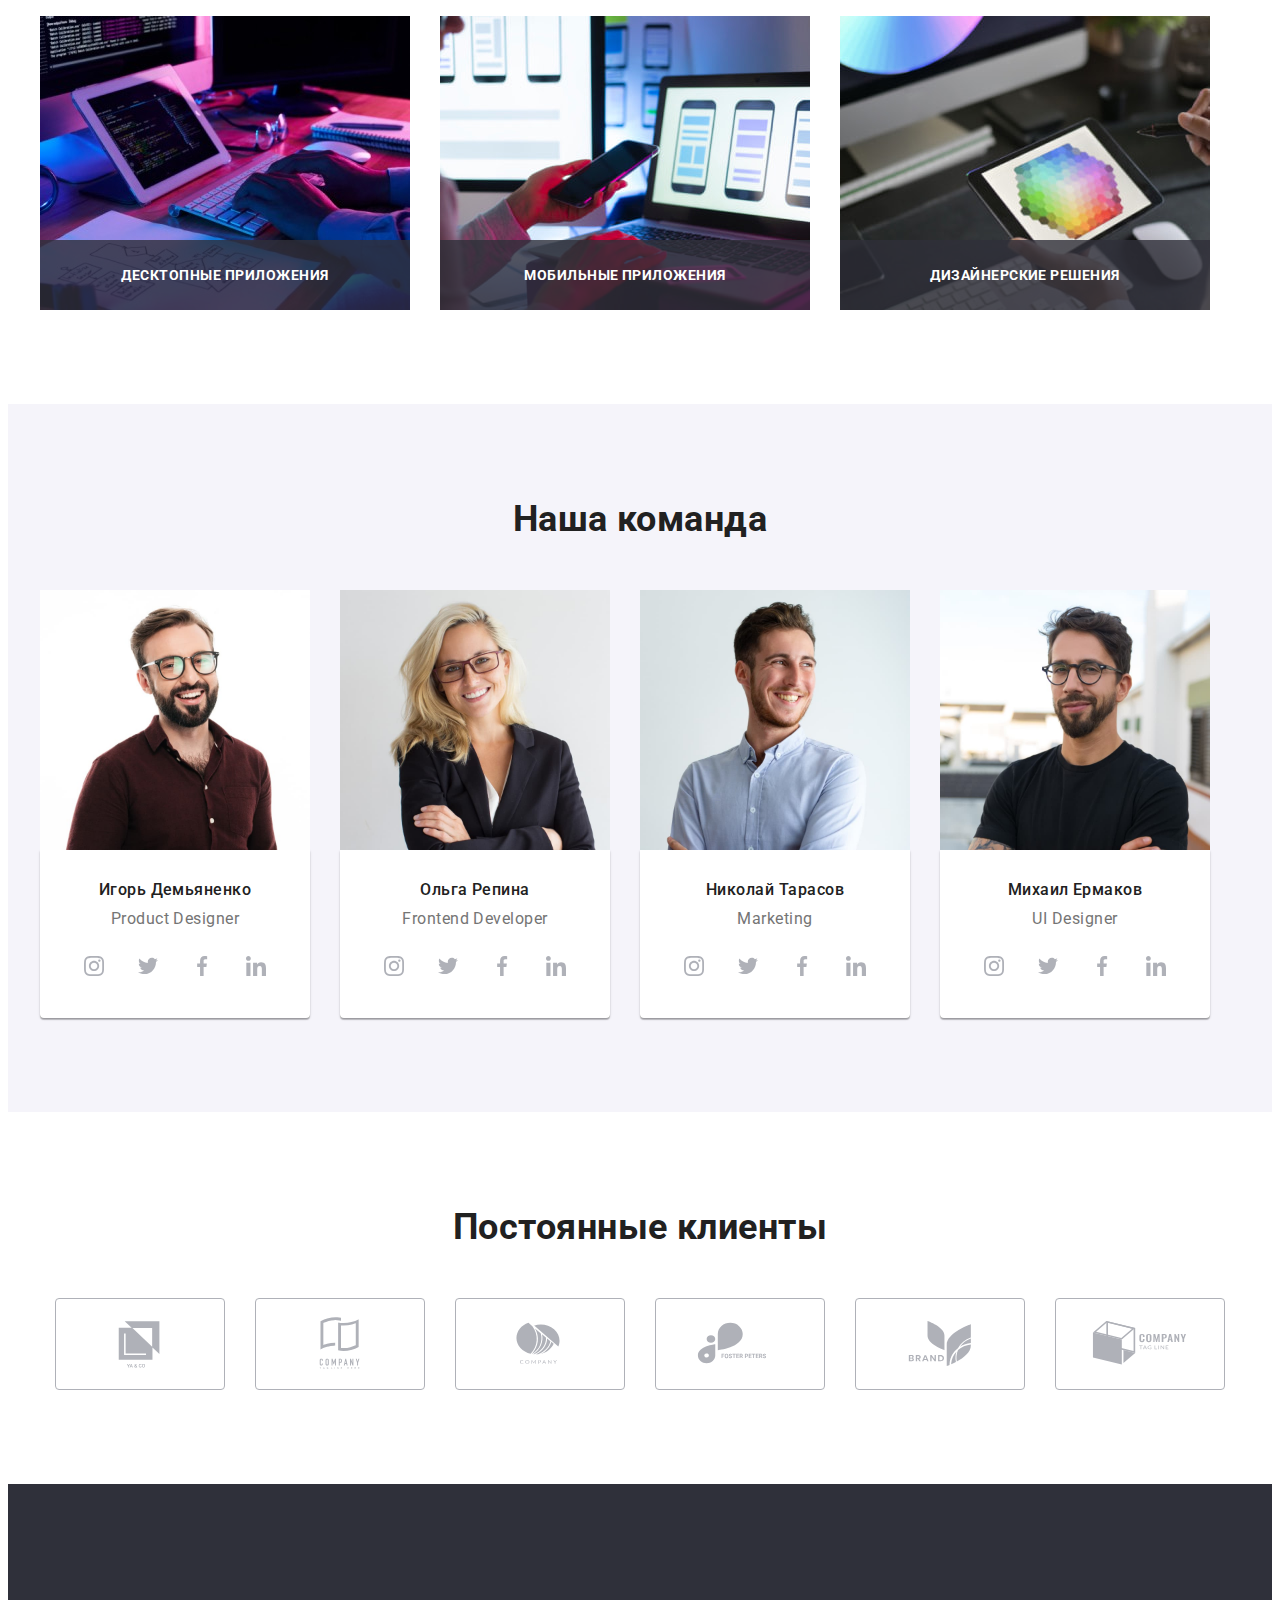
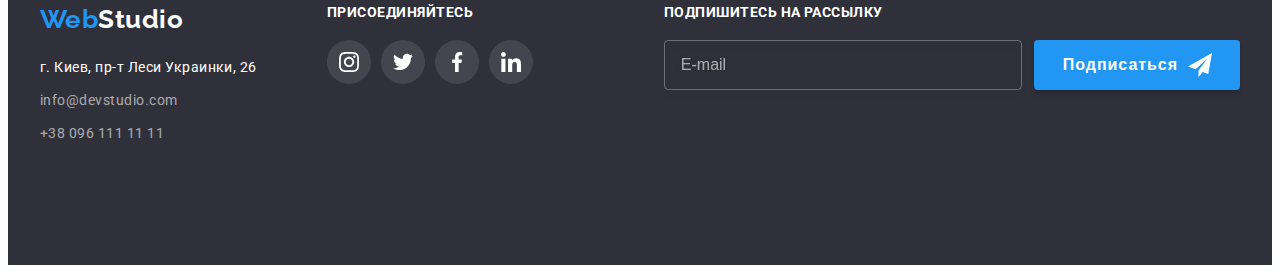
==== commit 08d31877: "Добавляет разметку по БЭМ" ====
--- a/index.html
+++ b/index.html
@@ -12,31 +12,31 @@
     <link rel="stylesheet" href="https://cdnjs.cloudflare.com/ajax/libs/modern-normalize/1.1.0/modern-normalize.min.css"
         integrity="sha512-wpPYUAdjBVSE4KJnH1VR1HeZfpl1ub8YT/NKx4PuQ5NmX2tKuGu6U/JRp5y+Y8XG2tV+wKQpNHVUX03MfMFn9Q=="
         crossorigin="anonymous" referrerpolicy="no-referrer"/>
-    <link rel="stylesheet" href="./css/styles.css">
+    <link rel="stylesheet" href="./css/main.css">
 </head>
 <body>
         <!--Шапка Сайта--> 
     <header class="page-header">
-        <div class="container main-nav">
-            <nav class="main-nav-list">
-                <div class="logo-header-box"><a href="index.html" class="logo">Web<span class="logo-header">Studio</span></a></div>
-                <ul class="site-nav list">
-                    <li class="item"><a href="./index.html" class="link current">Студия</a></li>
-                    <li class="item"><a href="./portfolio.html" class="link">Портфолио</a></li>
-                    <li class="item"><a href="#" class="link">Контакты</a></li>
+        <div class="container header">
+            <nav class="nav">
+                <div class="logo"><a href="index.html" class="logo__item">Web<span class="logo__black" >Studio</span></a></div>
+                <ul class="nav-list">
+                    <li class="nav__item"><a href="./index.html" class="nav__link current">Студия</a></li>
+                    <li class="nav__item"><a href="./portfolio.html" class="nav__link">Портфолио</a></li>
+                    <li class="nav__item"><a href="#" class="nav__link">Контакты</a></li>
                 </ul>
             </nav>
-                <ul class="header-contacts list">
-                    <li class="item"><a href="mailto:info@devstudio.com" class="link">
-                        <svg class="header-contacts-icon" width="16" height="12">
+                <ul class="contacts">
+                    <li class="contacts__item"><a href="mailto:info@devstudio.com" class="contacts__link">
+                        <svg class="contacts__icon" width="16" height="12">
                             <use href="./images/icons.svg#icon-envelope"></use>
                         </svg>info@devstudio.com</a>
                     </li>
-                    <li class="item"><a href="tel:+380961111111" class="link">
-                        <svg class="header-contacts-icon" width="10" height="16">
+                    <li class="contacts__item"><a href="tel:+380961111111" class="contacts__link">
+                        <svg class="contacts__icon" width="10" height="16">
                         <use href="./images/icons.svg#icon-smartphone"></use>
                     </svg>+38 096 111 11 11</a>
-                </li>
+                    </li>
                 </ul>
         </div>
     </header>   
@@ -44,67 +44,67 @@
         <!--Герой-->
         <section class="hero section">
             <div class="container">
-                <h1 class="hero-title">Эффективные решения <br>  для вашего бизнеса</h1>
+                <h1 class="hero__title">Эффективные решения <br>  для вашего бизнеса</h1>
                 <button type="button" class="button secondary" data-modal-open>Заказать услугу</button>
             </div>
         </section>
             <!--Преимущества-->        
-        <section class="section feature">
+        <section class="features section">
             <div class="container">
-                <h2 class="section-title visually-hidden">Преимущества</h2>
-                <ul class="feature-list list">
-                    <li class="feature-item">
-                        <div class="feature-icon antenna">
+                <h2 class="section__title visually-hidden">Преимущества</h2>
+                <ul class="features__list">
+                    <li class="features__item">
+                        <div class="features__icon">
                             <svg width="70" height="70">
                                 <use href="./images/icons.svg#icon-antenna"></use>
                             </svg>
                         </div>
-                        <h3 class="feature-item-title">Внимание к деталям</h3>
-                        <p class="feature-item-text">Идейные соображения, а также начало повседневной работы по формированию позиции.</p>
-                    </li>
-                    <li class="feature-item clock-icon">
-                        <div class="feature-icon antenna">
+                        <h3 class="features__title">Внимание к деталям</h3>
+                        <p class="features__text">Идейные соображения, а также начало повседневной работы по формированию позиции.</p>
+                    </li>
+                    <li class="features__item">
+                        <div class="features__icon">
                             <svg width="70" height="70">
                                 <use href="./images/icons.svg#icon-clock"></use>
                             </svg>
                         </div>
-                        <h3 class="feature-item-title">Пунктуальность</h3>
-                        <p class="feature-item-text">Задача организации, в особенности же рамки и место обучения кадров влечет за собой.</p>
-                    </li>
-                    <li class="feature-item diagram-icon">
-                        <div class="feature-icon antenna">
+                        <h3 class="features__title">Пунктуальность</h3>
+                        <p class="features__text">Задача организации, в особенности же рамки и место обучения кадров влечет за собой.</p>
+                    </li>
+                    <li class="features__item">
+                        <div class="features__icon">
                             <svg width="70" height="70">
                                 <use href="./images/icons.svg#icon-diagram"></use>
                             </svg>
                         </div>
-                        <h3 class="feature-item-title">Планирование</h3>
-                        <p class="feature-item-text">Равным образом консультация с широким активом в значительной степени обуславливает.</p>                      
-                    </li>
-                    <li class="feature-item astronaut-icon">
-                        <div class="feature-icon antenna">
+                        <h3 class="features__title">Планирование</h3>
+                        <p class="features__text">Равным образом консультация с широким активом в значительной степени обуславливает.</p>                      
+                    </li>
+                    <li class="features__item">
+                        <div class="features__icon">
                             <svg width="70" height="70">
                                 <use href="./images/icons.svg#icon-astronaut"></use>
                             </svg>
                         </div>
-                        <h3 class="feature-item-title">Современные технологии</h3>
-                        <p class="feature-item-text">Значимость этих проблем настолько очевидна, что реализация плановых заданий.</p>
+                        <h3 class="features__title">Современные технологии</h3>
+                        <p class="features__text">Значимость этих проблем настолько очевидна, что реализация плановых заданий.</p>
                     </li>
                 </ul>
             </div>
         </section>
             <!--Направления деятельности-->        
-        <section class="work section">
+        <section class="activities section">
             <div class="container">
-                <h2 class="section-title">Чем мы занимаемся</h2>
-                <ul class="work-list list">
-                    <li class="item"> <img src="./images/img-cod.jpg" class="work-item-img" alt="Создание кода" width="370" >
-                        <p class="work-label">Десктопные приложения</p>
-                    </li>
-                    <li class="item"> <img src="./images/img-tel.jpg" class="work-item-img" alt="Разработка приложений" width="370">
-                        <p class="work-label">Мобильные приложения</p>
-                    </li>
-                    <li class="item"> <img src="./images/img-tabl.jpg" class="work-item-img" alt="Разработка игр" width="370">
-                        <p class="work-label">Дизайнерские решения</p>
+                <h2 class="section__title">Чем мы занимаемся</h2>
+                <ul class="activities__list">
+                    <li class="activities__item"> <img src="./images/img-cod.jpg" class="activities-item-img" alt="Создание кода" width="370" >
+                        <p class="activities__label">Десктопные приложения</p>
+                    </li>
+                    <li class="activities__item"> <img src="./images/img-tel.jpg" class="activities-item-img" alt="Разработка приложений" width="370">
+                        <p class="activities__label">Мобильные приложения</p>
+                    </li>
+                    <li class="activities__item"> <img src="./images/img-tabl.jpg" class="activities-item-img" alt="Разработка игр" width="370">
+                        <p class="activities__label">Дизайнерские решения</p>
                     </li>
                 </ul>
             </div>
@@ -112,35 +112,37 @@
             <!--Команда-->      
         <section class="team section">
             <div class="container">
-                <h2 class="section-title">Наша команда</h2>
-                <ul class="team-list list">
-                    <li class="item"> <img class="team-item-img" src="./images/img-igor.jpg" alt="Игорь Демьяненко" width="270">
-                        <div class="item-content">
-                            <h3 class="team-item-title">Игорь Демьяненко</h3>
-                            <p class="team-item-text" lang="en">Product Designer</p>
-                            <ul class="team-socials-list list">
-                                <li class="team-socials-item">
-                                    <a href="" class="team-socials-link">
-                                        <svg class="team-socials-icon" width="20" height="20">
+                <h2 class="section__title">Наша команда</h2>
+                <ul class="team__list">
+                    <li class="team-item"><img class="team-item__img" src="./images/img-igor.jpg" alt="Игорь Демьяненко" width="270">
+                        <div class="team-item__content">
+                            <h3 class="team-item__title">Игорь Демьяненко</h3>
+                            <p class="team-item__text" lang="en">Product Designer</p>
+                            <ul class="socials-list">
+                                <li class="socials-list__item">
+                                    <a href="" class="socials-list__link">
+                                        <svg class="socials-list__icon" width="20" height="20">
                                             <use href="./images/icons.svg#icon-instagram"></use>
                                         </svg>
                                     </a>
                                 </li>
-                                <li class="team-socials-item">
-                                    <a href="" class="team-socials-link">
-                                        <svg class="team-socials-icon" width="20" height="20">
+                                <li class="socials-list__item">
+                                    <a href="" class="socials-list__link">
+                                        <svg class="socials-list__icon" width="20" height="20">
                                             <use href="./images/icons.svg#icon-twitter"></use>
                                         </svg>
                                     </a>
                                 </li>
-                                <li class="team-socials-item">
-                                    <a href="" class="team-socials-link"><svg class="team-socials-icon" width="20" height="20">
+                                <li class="socials-list__item">
+                                    <a href="" class="socials-list__link">
+                                        <svg class="socials-list__icon" width="20" height="20">
                                         <use href="./images/icons.svg#icon-facebook"></use>
                                     </svg>
                                 </a>
                                 </li>
-                                <li class="team-socials-item">
-                                    <a href="" class="team-socials-link"><svg class="team-socials-icon" width="20" height="20">
+                                <li class="socials-list__item">
+                                    <a href="" class="socials-list__link">
+                                        <svg class="socials-list__icon" width="20" height="20">
                                         <use href="./images/icons.svg#icon-linkedin"></use>
                                     </svg>
                                 </a>
@@ -148,33 +150,35 @@
                             </ul>
                         </div>
                     </li>
-                    <li class="item"> <img class="team-item-img" src="./images/img-olga.jpg" alt="Ольга Репина" width="270">
-                        <div class="item-content">
-                            <h3 class="team-item-title">Ольга Репина</h3>
-                            <p class="team-item-text" lang="en">Frontend Developer</p>
-                            <ul class="team-socials-list list">
-                                <li class="team-socials-item">
-                                    <a href="" class="team-socials-link">
-                                        <svg class="team-socials-icon" width="20" height="20">
+                    <li class="team-item"><img class="team-item__img" src="./images/img-olga.jpg" alt="Ольга Репина" width="270">
+                        <div class="team-item__content">
+                            <h3 class="team-item__title">Ольга Репина</h3>
+                            <p class="team-item__text" lang="en">Frontend Developer</p>
+                            <ul class="socials-list">
+                                <li class="socials-list__item">
+                                    <a href="" class="socials-list__link">
+                                        <svg class="socials-list__icon" width="20" height="20">
                                             <use href="./images/icons.svg#icon-instagram"></use>
                                         </svg>
                                     </a>
                                 </li>
-                                <li class="team-socials-item">
-                                    <a href="" class="team-socials-link">
-                                        <svg class="team-socials-icon" width="20" height="20">
+                                <li class="socials-list__item">
+                                    <a href="" class="socials-list__link">
+                                        <svg class="socials-list__icon" width="20" height="20">
                                             <use href="./images/icons.svg#icon-twitter"></use>
                                         </svg>
                                     </a>
                                 </li>
-                                <li class="team-socials-item">
-                                    <a href="" class="team-socials-link"><svg class="team-socials-icon" width="20" height="20">
+                                <li class="socials-list__item">
+                                    <a href="" class="socials-list__link">
+                                        <svg class="socials-list__icon" width="20" height="20">
                                             <use href="./images/icons.svg#icon-facebook"></use>
                                         </svg>
                                     </a>
                                 </li>
-                                <li class="team-socials-item">
-                                    <a href="" class="team-socials-link"><svg class="team-socials-icon" width="20" height="20">
+                                <li class="socials-list__item">
+                                    <a href="" class="socials-list__link">
+                                        <svg class="socials-list__icon" width="20" height="20">
                                             <use href="./images/icons.svg#icon-linkedin"></use>
                                         </svg>
                                     </a>
@@ -182,33 +186,35 @@
                             </ul>
                         </div>
                     </li>
-                    <li class="item"> <img class="team-item-img" src="./images/img-nik.jpg" alt="Николай Тарасов" width="270">
-                        <div class="item-content">
-                            <h3 class="team-item-title">Николай Тарасов</h3>
-                            <p class="team-item-text" lang="en">Marketing</p>
-                            <ul class="team-socials-list list">
-                                <li class="team-socials-item">
-                                    <a href="" class="team-socials-link">
-                                        <svg class="team-socials-icon" width="20" height="20">
+                    <li class="team-item"><img class="team-item__img" src="./images/img-nik.jpg" alt="Николай Тарасов" width="270">
+                        <div class="team-item__content">
+                            <h3 class="team-item__title">Николай Тарасов</h3>
+                            <p class="team-item__text" lang="en">Marketing</p>
+                            <ul class="socials-list">
+                                <li class="socials-list__item">
+                                    <a href="" class="socials-list__link">
+                                        <svg class="socials-list__icon" width="20" height="20">
                                             <use href="./images/icons.svg#icon-instagram"></use>
                                         </svg>
                                     </a>
                                 </li>
-                                <li class="team-socials-item">
-                                    <a href="" class="team-socials-link">
-                                        <svg class="team-socials-icon" width="20" height="20">
+                                <li class="socials-list__item">
+                                    <a href="" class="socials-list__link">
+                                        <svg class="socials-list__icon" width="20" height="20">
                                             <use href="./images/icons.svg#icon-twitter"></use>
                                         </svg>
                                     </a>
                                 </li>
-                                <li class="team-socials-item">
-                                    <a href="" class="team-socials-link"><svg class="team-socials-icon" width="20" height="20">
+                                <li class="socials-list__item">
+                                    <a href="" class="socials-list__link">
+                                        <svg class="socials-list__icon" width="20" height="20">
                                             <use href="./images/icons.svg#icon-facebook"></use>
                                         </svg>
                                     </a>
                                 </li>
-                                <li class="team-socials-item">
-                                    <a href="" class="team-socials-link"><svg class="team-socials-icon" width="20" height="20">
+                                <li class="socials-list__item">
+                                    <a href="" class="socials-list__link">
+                                        <svg class="socials-list__icon" width="20" height="20">
                                             <use href="./images/icons.svg#icon-linkedin"></use>
                                         </svg>
                                     </a>
@@ -216,33 +222,35 @@
                             </ul>
                         </div>
                     </li>
-                    <li class="item"> <img class="team-item-img" src="./images/img-mich.jpg" alt="Михаил Ермаков" width="270">
-                        <div class="item-content">
-                            <h3 class="team-item-title">Михаил Ермаков</h3>
-                            <p class="team-item-text" lang="en">UI Designer</p>
-                            <ul class="team-socials-list list">
-                                <li class="team-socials-item">
-                                    <a href="" class="team-socials-link">
-                                        <svg class="team-socials-icon" width="20" height="20">
+                    <li class="team-item"> <img class="team-item__img" src="./images/img-mich.jpg" alt="Михаил Ермаков" width="270">
+                        <div class="team-item__content">
+                            <h3 class="team-item__title">Михаил Ермаков</h3>
+                            <p class="team-item__text" lang="en">UI Designer</p>
+                            <ul class="socials-list">
+                                <li class="socials-list__item">
+                                    <a href="" class="socials-list__link">
+                                        <svg class="socials-list__icon" width="20" height="20">
                                             <use href="./images/icons.svg#icon-instagram"></use>
                                         </svg>
                                     </a>
                                 </li>
-                                <li class="team-socials-item">
-                                    <a href="" class="team-socials-link">
-                                        <svg class="team-socials-icon" width="20" height="20">
+                                <li class="socials-list__item">
+                                    <a href="" class="socials-list__link">
+                                        <svg class="socials-list__icon" width="20" height="20">
                                             <use href="./images/icons.svg#icon-twitter"></use>
                                         </svg>
                                     </a>
                                 </li>
-                                <li class="team-socials-item">
-                                    <a href="" class="team-socials-link"><svg class="team-socials-icon" width="20" height="20">
+                                <li class="socials-list__item">
+                                    <a href="" class="socials-list__link">
+                                        <svg class="socials-list__icon" width="20" height="20">
                                             <use href="./images/icons.svg#icon-facebook"></use>
                                         </svg>
                                     </a>
                                 </li>
-                                <li class="team-socials-item">
-                                    <a href="" class="team-socials-link"><svg class="team-socials-icon" width="20" height="20">
+                                <li class="socials-list__item">
+                                    <a href="" class="socials-list__link">
+                                        <svg class="socials-list__icon" width="20" height="20">
                                             <use href="./images/icons.svg#icon-linkedin"></use>
                                         </svg>
                                     </a>
@@ -256,46 +264,46 @@
         <!--Постоянные клиенты-->
         <section class="customers section">
             <div class="container">
-                <h2 class="section-title">Постоянные клиенты</h2>
-                <ul class="customers-list list">
-                    <li class="customers-item">
-                        <a href="" class="customers-link">
-                            <svg class="customers-icon" width="106" height="60">
+                <h2 class="section__title">Постоянные клиенты</h2>
+                <ul class="customers__list">
+                    <li class="customers__item">
+                        <a href="" class="customers__link">
+                            <svg class="customers__icon" width="106" height="60">
                                 <use href="./images/icons.svg#icon-Logo-1"></use>
                             </svg>
                         </a>
                     </li>
-                    <li class="customers-item">
-                        <a href="" class="customers-link">
-                            <svg class="customers-icon" width="106" height="60">
+                    <li class="customers__item">
+                        <a href="" class="customers__link">
+                            <svg class="customers__icon" width="106" height="60">
                                 <use href="./images/icons.svg#icon-Logo-2"></use>
                             </svg>
                         </a>
                     </li>
-                    <li class="customers-item">
-                        <a href="" class="customers-link">
-                            <svg class="customers-icon" width="106" height="60">
+                    <li class="customers__item">
+                        <a href="" class="customers__link">
+                            <svg class="customers__icon" width="106" height="60">
                                 <use href="./images/icons.svg#icon-Logo-3"></use>
                             </svg>
                         </a>
                     </li>
-                    <li class="customers-item">
-                        <a href="" class="customers-link">
-                            <svg class="customers-icon" width="106" height="60">
+                    <li class="customers__item">
+                        <a href="" class="customers__link">
+                            <svg class="customers__icon" width="106" height="60">
                                 <use href="./images/icons.svg#icon-Logo-4"></use>
                             </svg>
                         </a>
                     </li>
-                    <li class="customers-item">
-                        <a href="" class="customers-link">
-                            <svg class="customers-icon" width="106" height="60">
+                    <li class="customers__item">
+                        <a href="" class="customers__link">
+                            <svg class="customers__icon" width="106" height="60">
                                 <use href="./images/icons.svg#icon-Logo-5"></use>
                             </svg>
                         </a>
                     </li>
-                    <li class="customers-item">
-                        <a href="" class="customers-link">
-                            <svg class="customers-icon" width="106" height="60">
+                    <li class="customers__item">
+                        <a href="" class="customers__link">
+                            <svg class="customers__icon" width="106" height="60">
                                 <use href="./images/icons.svg#icon-Logo-6"></use>
                             </svg>
                         </a>
@@ -308,46 +316,46 @@
         <!--Подвал-->
         <footer class="footer">
             <div class="footer container">
-                <div class="footer-addres">
-                    <div class="logo-footer-box">
-                        <a href="./index.html" class="logo" lang="en">Web<span class="logo-footer">Studio</span></a>
-                    </div>
-                    <address class="addres-list">
-                        <ul class="footer-contacts-list list">
-                            <li class="footer-contacts-item">
-                                <a href="https://goo.gl/maps/nZHNvtM2P8FYW9ou6" class="contacts address" target="_blank" 
+                <div class="footer-address">
+                    <div class="logo logo__footer">
+                        <a href="./index.html" class="logo__item" lang="en">Web<span class="logo__white">Studio</span></a>
+                    </div>
+                    <address>
+                        <ul class="footer-address__list">
+                            <li class="footer-address__item">
+                                <a href="https://goo.gl/maps/nZHNvtM2P8FYW9ou6" class="footer-address__text" target="_blank" 
                                     rel="noopener noreferrer">г. Киев, пр-т Леси Украинки, 26</a>
                             </li>
-                            <li class="footer-contacts-item">
-                                <a href="mailto:info@devstudio.com" class="contacts link">info@devstudio.com</a>
+                            <li class="footer-address__item">
+                                <a href="mailto:info@devstudio.com" class="footer-address__link">info@devstudio.com</a>
                             </li>
-                            <li class="footer-contacts-item">
-                                <a href="tel:+380961111111" class="contacts link">+38 096 111 11 11 </a>
+                            <li class="footer-address__item">
+                                <a href="tel:+380961111111" class="footer-address__link">+38 096 111 11 11 </a>
                             </li>
                         </ul>             
                     </address>
                 </div>
                 <!-- Приглашение в соцсети -->
                 <div class="footer-socials">
-                    <h3 class="footer-socials-title">присоединяйтесь</h3>
-                    <ul class="footer-socials-list list">
-                        <li class="footer-socials-item"><a href="" class="footer-socials-link">
-                            <svg class="footer-socials-icon" width="20" height="20">
+                    <h3 class="footer-socials__title">присоединяйтесь</h3>
+                    <ul class="footer-socials-list">
+                        <li class="footer-socials__item"><a href="" class="footer-socials__link">
+                            <svg class="footer-socials__icon" width="20" height="20">
                                 <use href="./images/icons.svg#icon-instagram"></use>
                             </svg></a>
                         </li>
-                        <li class="footer-socials-item"><a href="" class="footer-socials-link">
-                            <svg class="footer-socials-icon" width="20" height="20">
+                        <li class="footer-socials__item"><a href="" class="footer-socials__link">
+                            <svg class="footer-socials__icon" width="20" height="20">
                                 <use href="./images/icons.svg#icon-twitter"></use>
                             </svg></a>
                         </li>
-                        <li class="footer-socials-item"><a href="" class="footer-socials-link">
-                            <svg class="footer-socials-icon" width="20" height="20">
+                        <li class="footer-socials__item"><a href="" class="footer-socials__link">
+                            <svg class="footer-socials__icon" width="20" height="20">
                                 <use href="./images/icons.svg#icon-facebook"></use>
                             </svg></a>
                         </li>
-                        <li class="footer-socials-item"><a href="" class="footer-socials-link">
-                                <svg class="footer-socials-icon" width="20" height="20">
+                        <li class="footer-socials__item"><a href="" class="footer-socials__link">
+                                <svg class="footer-socials__icon" width="20" height="20">
                                     <use href="./images/icons.svg#icon-linkedin"></use>
                                 </svg></a>
                         </li>                     
@@ -355,15 +363,15 @@
                 </div>
                 <!-- Подписка на рассылку -->
                 <form class="subscribe-form">
-                    <b class="subscribe-title">Подпишитесь на рассылку</b>
-                    <div class="subscribe-input-wrap">
+                    <b class="subscribe-form__title">Подпишитесь на рассылку</b>
+                    <div class="subscribe">
                         <input type="email" 
                         name="subscribe-mail" 
-                        class="subscribe-input" required 
+                        class="subscribe__input" required 
                         id="subscribe-mail"
                         placeholder="E-mail">
-                        <button type="submit" class="subscribe-submit">Подписаться
-                            <svg class="subscribe-icon" width="24" height="24">
+                        <button type="submit" class="subscribe__submit">Подписаться
+                            <svg class="subscribe__icon" width="24" height="24">
                                 <use href="./images/icons.svg#icon-icon-send"></use>
                             </svg>
                         </button>
@@ -374,71 +382,71 @@
         <!-- Модальное окно -->
         <div class="backdrop is-hidden" data-modal>
             <div class="modal">
-                <button type="button" class="modal-close-btn" data-modal-close>
-                    <svg class="modal-close-svg" width="18" height="18">
+                <button type="button" class="modal__close-btn" data-modal-close>
+                    <svg class="modal__close-svg" width="18" height="18">
                         <use href="./images/icons.svg#icon-close-black-18dp"></use>
                     </svg>
                 </button>
-                <p class="modal-title">Оставьте свои данные, мы вам перезвоним</p>
+                <p class="modal__title">Оставьте свои данные, мы вам перезвоним</p>
                 <form class="modal-form">
-                    <div class="form-field">
-                        <label for="user-name" class="modal-label">Имя</label>
-                        <div class="modal-input-wrap">
+                    <div class="modal-form__field">
+                        <label for="user-name" class="modal-form__label">Имя</label>
+                        <div class="modal-form__wrap">
                             <input type="text" 
                             name="user-name" 
-                            class="modal-input" 
+                            class="modal-form__input" 
                             required 
                             id="user-name">
-                            <svg class="modal-icon" width="18" height="18">
+                            <svg class="modal-form__icon" width="18" height="18">
                                 <use href="./images/icons.svg#icon-person-black-18dp"></use>
                             </svg>
                         </div>
                     </div>
-                    <div class="form-field">
-                        <label for="user-tel" class="modal-label">Телефон</label>
-                        <div class="modal-input-wrap">
+                    <div class="modal-form__field">
+                        <label for="user-tel" class="modal-form__label">Телефон</label>
+                        <div class="modal-form__wrap">
                             <input type="tel" 
                             name="user-tel" 
-                            class="modal-input" 
+                            class="modal-form__input" 
                             required 
                             id="user-tel">
-                            <svg class="modal-icon" width="18" height="18">
+                            <svg class="modal-form__icon" width="18" height="18">
                                 <use href="./images/icons.svg#icon-phone-black-18dp"></use>
                             </svg>
                         </div>
                     </div>               
-                    <div class="form-field">
-                        <label for="user-mail" class="modal-label">Почта</label>
-                        <div class="modal-input-wrap">
+                    <div class="modal-form__field">
+                        <label for="user-mail" class="modal-form__label">Почта</label>
+                        <div class="modal-form__wrap">
                             <input type="email" 
                             name="user-mail" 
-                            class="modal-input" 
+                            class="modal-form__input" 
                             required 
                             id="user-mail">
-                            <svg class="modal-icon" width="18" height="18">
+                            <svg class="modal-form__icon" width="18" height="18">
                                 <use href="./images/icons.svg#icon-email-black-18dp"></use>
                             </svg>
                         </div>
                     </div>
-                    <div class="form-field">
-                        <label for="user-text" class="modal-label">Комментарий</label>
+                    <div class="modal-form__field">
+                        <label for="user-text" class="modal-form__label">Комментарий</label>
                         <textarea name="user-text"
                         id="user-text" 
-                        class="modal-text"
+                        class="modal-form__text"
                         placeholder="Введите текст"
                         ></textarea>                        
                     </div>
-                    <div class="modal-checkbox-text-content">
+                    <div class="modal-checkbox-content">
                         <input type="checkbox" 
                         name="modal-checkbox" 
                         class="modal-checkbox visually-hidden" required 
                         id="modal-checkbox">
                         <label for="modal-checkbox" 
-                        class="modal-checkbox-text">
-                        <span><svg class="modal-checkbox-icon" width="16" height="15">
+                        class="modal-checkbox__text">
+                        <span><svg class="modal-checkbox__icon" width="16" height="15">
                             <use href="./images/icons.svg#icon-check"></use>
                             </svg>
-                        </span>Соглашаюсь с рассылкой и принимаю <a href="" class="modal-checkbox-link">Условия договора</a></label>
+                        </span>Соглашаюсь с рассылкой и принимаю <a href="" class="modal-checkbox__link">Условия договора</a></label>
                         
                     </div>
                     <button type="submit" class="modal-submit">Отправить</button>
--- a/css/main.css
+++ b/css/main.css
@@ -0,0 +1,951 @@
+@charset "UTF-8";
+:root {
+  --primary-text-color: #757575;
+  --secondary-text-color: #ffffff;
+  --title-text-color: #212121;
+  --akcent-text-color: #2196f3;
+  --background-color-btn: #f5f4fa;
+  --background-color-body: #ffffff;
+  --background-color-hero: #c4c4c4;
+  --background-color-footer: #2f303a;
+  --background-color-wrap: rgba(33, 150, 243, 0.9);
+  --socials-icons-color: #afb1b8;
+  --team-card-shadows: 0px 1px 3px rgba(0, 0, 0, 0.12),
+    0px 1px 1px rgba(0, 0, 0, 0.14), 0px 2px 1px rgba(0, 0, 0, 0.2);
+  --filters-button-shadows: 0px 3px 1px rgba(0, 0, 0, 0.1),
+    0px 1px 2px rgba(0, 0, 0, 0.08), 0px 2px 2px rgba(0, 0, 0, 0.12);
+  --products-card-shadows: 0px 4px 4px rgba(0, 0, 0, 0.25);
+  --transition: 250ms cubic-bezier(0.4, 0, 0.2, 1);
+}
+
+.visually-hidden {
+  position: absolute;
+  white-space: nowrap;
+  width: 1px;
+  height: 1px;
+  overflow: hidden;
+  border: 0;
+  padding: 0;
+  clip: rect(0 0 0 0);
+  clip-path: inset(50%);
+  margin: -1px;
+}
+
+p,
+h1,
+h2,
+h3,
+h4,
+h5,
+h6 {
+  margin: 0;
+}
+
+ul {
+  list-style: none;
+  margin: 0;
+  padding: 0;
+}
+
+img {
+  display: block;
+  max-width: 100%;
+  height: auto;
+}
+
+a {
+  text-decoration: none;
+}
+
+body {
+  background-color: var(--background-color-body);
+  color: var(--primary-text-color);
+  font-family: "Roboto", sans-serif;
+  letter-spacing: 0.03em;
+  padding-top: 80px;
+}
+
+.button {
+  display: inline-block;
+  text-align: center;
+  border: none;
+  border-radius: 4px;
+  cursor: pointer;
+}
+
+.container {
+  width: 1200px;
+  padding-left: 15px;
+  padding-right: 15px;
+  margin-left: auto;
+  margin-right: auto;
+}
+
+.section {
+  display: flex;
+  align-items: center;
+  padding-top: 94px;
+  padding-bottom: 94px;
+  margin-left: auto;
+  margin-right: auto;
+}
+
+.section__title {
+  text-align: center;
+  font-weight: 700;
+  font-size: 36px;
+  line-height: calc(42 / 36);
+  margin-top: 0;
+  margin-bottom: 50px;
+  color: var(--title-text-color);
+}
+
+.button.secondary:hover,
+.button.secondary:focus {
+  color: var(--secondary-text-color);
+  background-color: #188ce8;
+}
+
+.button.primary {
+  padding: 6px 22px;
+  font-family: inherit;
+  font-weight: 500;
+  font-size: 16px;
+  line-height: calc(26 / 16);
+  letter-spacing: 0.03em;
+  background-color: var(--background-color-btn);
+  color: var(--title-text-color);
+  transition: color var(--transition), background-color var(--transition), box-shadow var(--transition);
+}
+
+.button.primary:hover, .button.primary:focus {
+  background-color: var(--akcent-text-color);
+  color: var(--secondary-text-color);
+  box-shadow: var(--filters-button-shadows);
+}
+
+.subscribe-form {
+  margin-left: auto;
+}
+
+.subscribe-form__title {
+  display: flex;
+  font-weight: 700;
+  font-size: 14px;
+  line-height: calc(16 / 14);
+  text-transform: uppercase;
+  color: var(--secondary-text-color);
+  margin-bottom: 20px;
+}
+
+.subscribe {
+  display: flex;
+  flex-direction: row;
+}
+
+.subscribe__input {
+  width: 358px;
+  height: 50px;
+  font-size: 16px;
+  line-height: calc(20 / 16);
+  color: rgba(255, 255, 255, 0.6);
+  background-color: transparent;
+  border: 1px solid rgba(255, 255, 255, 0.3);
+  box-sizing: border-box;
+  filter: drop-shadow(0px 4px 4px rgba(0, 0, 0, 0.15));
+  border-radius: 4px;
+  outline: none;
+  padding: 15px 16px;
+  transition: border-color var(--transition);
+}
+
+.subscribe__input:focus {
+  border-color: var(--akcent-text-color);
+}
+
+.subscribe__input::placeholder {
+  font-size: 16px;
+  line-height: calc(20 / 16);
+  color: rgba(255, 255, 255, 0.6);
+}
+
+.subscribe__submit {
+  display: flex;
+  align-items: center;
+  text-align: center;
+  flex-direction: row;
+  padding: 10px 28px 10px 29px;
+  height: 50px;
+  font-weight: 700;
+  font-size: 16px;
+  line-height: calc(30 / 16);
+  letter-spacing: 0.06em;
+  color: var(--secondary-text-color);
+  background-color: var(--akcent-text-color);
+  box-shadow: 0px 4px 4px rgba(0, 0, 0, 0.15);
+  border: none;
+  border-radius: 4px;
+  margin-left: 12px;
+  cursor: pointer;
+  transition: background-color var(--transition);
+}
+
+.subscribe__submit:hover, .subscribe__submit:focus {
+  background-color: #188ce8;
+}
+
+.subscribe__icon {
+  margin-left: 10px;
+}
+
+.backdrop {
+  width: 100vw;
+  height: 100vh;
+  background-color: rgba(0, 0, 0, 0.2);
+  position: fixed;
+  top: 0;
+  opacity: 1;
+  transition: opacity 500ms, visibility 500ms;
+}
+
+.is-hidden {
+  opacity: 0;
+  pointer-events: none;
+  visibility: hidden;
+}
+
+.backdrop.is-hidden .modal {
+  transform: rotate(-300deg) scale(0.5);
+}
+
+.modal {
+  width: 528px;
+  min-height: 581px;
+  background-color: var(--background-color-body);
+  box-shadow: 0px 1px 3px rgba(0, 0, 0, 0.12), 0px 1px 1px rgba(0, 0, 0, 0.14), 0px 2px 1px rgba(0, 0, 0, 0.2);
+  border-radius: 4px;
+  padding: 40px;
+  position: absolute;
+  top: 50%;
+  left: 50%;
+  transform: translate(-50%, -50%) rotate(0) scale(1);
+  transition: transform 500ms;
+}
+
+.modal__close-btn {
+  display: flex;
+  top: 8px;
+  right: 8px;
+  width: 30px;
+  height: 30px;
+  border-radius: 50%;
+  border: 1px solid rgba(0, 0, 0, 0.1);
+  box-sizing: border-box;
+  padding: 0;
+  background-color: var(--background-color-body);
+  position: absolute;
+  justify-content: center;
+  align-items: center;
+  cursor: pointer;
+  transition: color var(--transition);
+}
+
+.modal__close-svg {
+  transition: fill var(--transition);
+}
+
+.modal__close-svg:hover, .modal__close-svg:hover {
+  fill: var(--akcent-text-color);
+}
+
+.modal__title {
+  font-weight: 700;
+  font-size: 20px;
+  line-height: calc(23 / 20);
+  text-align: center;
+  margin-bottom: 12px;
+  color: var(--title-text-color);
+}
+
+.modal-form__wrap {
+  position: relative;
+}
+
+.modal-form__field {
+  margin-bottom: 10px;
+}
+
+.modal-form__input {
+  width: 100%;
+  height: 40px;
+  left: 576px;
+  top: 450px;
+  padding-left: 30px;
+  outline: none;
+  border: 1px solid rgba(33, 33, 33, 0.2);
+  box-sizing: border-box;
+  border-radius: 4px;
+  cursor: pointer;
+  transition: border-color var(--transition);
+}
+
+.modal-form__input:focus {
+  border-color: var(--akcent-text-color);
+}
+
+.modal-form__input:focus + .modal-form__icon {
+  fill: var(--akcent-text-color);
+}
+
+.modal-form__icon {
+  position: absolute;
+  left: 12px;
+  top: 50%;
+  transform: translateY(-50%);
+  transition: color var(--transition);
+}
+
+.modal-form__label {
+  font-size: 12px;
+  line-height: calc(14 / 12);
+  letter-spacing: 0.01em;
+  margin-bottom: 4px;
+  display: block;
+  color: var(--primary-text-color);
+}
+
+.modal-form__text {
+  width: 100%;
+  height: 138px;
+  border: 1px solid rgba(33, 33, 33, 0.2);
+  box-sizing: border-box;
+  border-radius: 4px;
+  padding: 12px 16px;
+  font-size: 12px;
+  line-height: calc(14 / 12);
+  letter-spacing: 0.01em;
+  color: rgba(117, 117, 117, 0.5);
+  resize: none;
+  outline: none;
+  cursor: pointer;
+  transition: border-color var(--transition);
+}
+
+.modal-form__text::placeholder {
+  font-size: 12px;
+  line-height: calc(14 / 12);
+  letter-spacing: 0.01em;
+  color: rgba(117, 117, 117, 0.5);
+}
+
+.modal-form__text:focus {
+  border-color: var(--akcent-text-color);
+}
+
+.modal-checkbox-content {
+  display: flex;
+  margin-bottom: 30px;
+}
+
+.modal-checkbox__text {
+  font-size: 14px;
+  line-height: calc(24 / 14);
+  color: var(--primary-text-color);
+  display: flex;
+  align-items: center;
+  justify-content: center;
+}
+
+.modal-checkbox__text span {
+  width: 16px;
+  height: 15px;
+  border: 2px solid var(--title-text-color);
+  border-radius: 2px;
+  margin-right: 7px;
+  display: flex;
+  align-items: center;
+  justify-content: center;
+}
+
+.modal-checkbox__icon {
+  fill: transparent;
+}
+
+.modal-checkbox:checked + .modal-checkbox__text span {
+  background-color: var(--akcent-text-color);
+  border: none;
+}
+
+.modal-checkbox:checked + .modal-checkbox__text svg {
+  fill: var(--secondary-text-color);
+}
+
+.modal-checkbox__link {
+  font-size: 14px;
+  line-height: calc(24 / 14);
+  color: var(--akcent-text-color);
+  text-decoration: underline;
+  display: flex;
+  align-items: center;
+  justify-content: center;
+}
+
+.modal-submit {
+  display: block;
+  font-weight: 700;
+  font-size: 16px;
+  line-height: calc(30 / 16);
+  letter-spacing: 0.06em;
+  padding: 10px 55px;
+  color: var(--secondary-text-color);
+  background: var(--akcent-text-color);
+  box-shadow: 0px 4px 4px rgba(0, 0, 0, 0.15);
+  border: none;
+  border-radius: 4px;
+  margin-right: auto;
+  margin-left: auto;
+  cursor: pointer;
+  text-align: center;
+  transition: background-color var(--transition);
+}
+
+.modal-submit:hover, .modal-submit:focus {
+  background-color: #188ce8;
+}
+
+.logo {
+  margin-right: auto;
+  padding-top: 24px;
+  padding-bottom: 25px;
+}
+
+.logo__item {
+  font-family: "Raleway", sans-serif;
+  font-weight: 700;
+  font-size: 26px;
+  line-height: calc(31 / 26);
+  color: var(--akcent-text-color);
+}
+
+.logo__item .logo__black {
+  color: black;
+}
+
+.logo__footer {
+  padding: 0;
+  margin-bottom: 20px;
+}
+
+.logo__white {
+  background-color: var(--background-color-footer);
+  color: white;
+}
+
+.page-header {
+  position: fixed;
+  width: 100%;
+  top: 0;
+  left: 0;
+  min-height: 80px;
+  background-color: var(--background-color-body);
+  border-bottom-width: 1px;
+  border-bottom-style: solid;
+  border-bottom-color: #ececec;
+  z-index: 10;
+}
+
+.header {
+  display: flex;
+}
+
+/*-------------- NAV --------------*/
+.nav {
+  display: flex;
+  margin-right: auto;
+}
+
+.nav-list {
+  display: flex;
+  margin-left: 94px;
+}
+
+/* .site-nav .item:not(:last-child) {
+  margin-right: 50px;} */
+.nav__item + .nav__item {
+  margin-left: 50px;
+}
+
+.nav__link {
+  display: flex;
+  padding-top: 32px;
+  padding-bottom: 32px;
+  font-weight: 500;
+  font-size: 14px;
+  line-height: calc(16 / 14);
+  letter-spacing: 0.02em;
+  color: var(--title-text-color);
+  transition: color var(--transition);
+}
+
+/*-------------- Contacts --------------*/
+.contacts {
+  display: flex;
+  align-items: center;
+  justify-items: center;
+  margin-left: auto;
+}
+
+.contacts__item {
+  display: flex;
+  align-items: center;
+  justify-items: center;
+  font-weight: 500;
+  font-size: 14px;
+  line-height: calc(16 / 14);
+  letter-spacing: 0.02em;
+  padding-top: 32px;
+  padding-bottom: 32px;
+  transition: color var(--transition);
+}
+
+.contacts__item + .contacts__item {
+  margin-left: 30px;
+}
+
+.contacts__icon {
+  fill: currentColor;
+  margin-right: 10px;
+}
+
+.contacts__link {
+  text-decoration: none;
+  color: var(--primary-text-color);
+}
+
+.contacts__link:hover, .contacts__link:focus {
+  color: var(--akcent-text-color);
+}
+
+.current {
+  color: var(--akcent-text-color);
+  position: relative;
+}
+
+.current::after {
+  content: "";
+  width: 100%;
+  height: 4px;
+  position: absolute;
+  background-color: var(--akcent-text-color);
+  left: 0;
+  bottom: 0;
+  border-radius: 2px;
+  transition: background-color var(--transition);
+}
+
+.hero {
+  max-width: 1600px;
+  min-height: 600px;
+  margin-right: auto;
+  margin-left: auto;
+  padding-top: 200px;
+  padding-bottom: 200px;
+  background-image: linear-gradient(rgba(47, 48, 58, 0.4), rgba(47, 48, 58, 0.4)), url("../images/hero.jpg");
+  background-repeat: no-repeat;
+  background-position: center;
+  background-size: cover;
+  background-color: var(--background-color-hero);
+  text-align: center;
+}
+
+.hero .hero__title {
+  margin-top: 0;
+  margin-bottom: 30px;
+  font-weight: 900;
+  font-size: 44px;
+  line-height: calc(60 / 44);
+  letter-spacing: 0.06em;
+  text-transform: uppercase;
+  color: var(--secondary-text-color);
+}
+
+.button.secondary {
+  padding: 10px 32px;
+  font-family: inherit;
+  font-weight: 700;
+  font-size: 16px;
+  line-height: calc(30 / 16);
+  letter-spacing: 0.06em;
+  color: var(--secondary-text-color);
+  background-color: var(--akcent-text-color);
+  transition: color var(--transition), background-color var(--transition);
+}
+
+.features {
+  padding-bottom: 0;
+}
+
+.features__list {
+  display: flex;
+  flex-wrap: wrap;
+  margin-top: 0;
+  /* .features-list .item:not(:last-child) {
+  margin-right: 30px;} */
+}
+
+.features__list .features__title {
+  font-weight: 700;
+  font-size: 14px;
+  line-height: calc(16 / 14);
+  text-transform: uppercase;
+  color: var(--title-text-color);
+}
+
+.features__list .features__item {
+  width: 270px;
+}
+
+.features__list .features__item + .features__item {
+  margin-left: 30px;
+}
+
+.features__list .features__text {
+  font-size: 14px;
+  line-height: calc(24 / 14);
+  padding-top: 10px;
+  color: var(--primary-text-color);
+}
+
+.features__list .features__icon {
+  display: flex;
+  align-items: center;
+  justify-content: center;
+  width: 270px;
+  height: 120px;
+  background-color: var(--background-color-btn);
+  margin-bottom: 30px;
+}
+
+.activities {
+  display: flex;
+  align-items: center;
+  justify-content: center;
+  /* .activities-list .item:not(:last-child) {
+  margin-right: 30px;} */
+}
+
+.activities .activities__list {
+  display: flex;
+  flex-wrap: wrap;
+}
+
+.activities .activities__item {
+  width: 370px;
+  position: relative;
+}
+
+.activities .activities__item + .activities__item {
+  margin-left: 30px;
+}
+
+.activities .activities__label {
+  position: absolute;
+  width: 100%;
+  left: 0;
+  bottom: 0;
+  font-weight: 700;
+  font-size: 14px;
+  line-height: calc(16 / 14);
+  text-align: center;
+  text-transform: uppercase;
+  padding-top: 27px;
+  padding-bottom: 27px;
+  color: var(--secondary-text-color);
+  background-color: rgba(47, 48, 58, 0.8);
+}
+
+/* ---------Наша Команда--------*/
+.team {
+  background-color: var(--background-color-btn);
+}
+
+.team__list {
+  display: flex;
+}
+
+.team-item {
+  display: inline-block;
+  width: 270px;
+  background-color: var(--background-color-body);
+}
+
+.team-item__content {
+  padding-top: 30px;
+  padding-bottom: 30px;
+  box-shadow: var(--team-card-shadows);
+  border-radius: 0px 0px 4px 4px;
+}
+
+.team-item__title {
+  font-weight: 500;
+  font-size: 16px;
+  line-height: calc(19 / 16);
+  text-align: center;
+  margin-bottom: 10px;
+  color: var(--title-text-color);
+}
+
+.team-item__text {
+  margin-bottom: 16px;
+  font-size: 16px;
+  line-height: calc(19 / 16);
+  text-align: center;
+  color: var(--primary-text-color);
+}
+
+.team-item + .team-item {
+  margin-left: 30px;
+}
+
+/* ---------Социальные сети--------*/
+.socials-list {
+  display: flex;
+  justify-content: center;
+}
+
+.socials-list__link {
+  display: flex;
+  align-items: center;
+  justify-content: center;
+  width: 44px;
+  height: 44px;
+  background-color: var(--background-color-body);
+  border-radius: 50%;
+  color: var(--socials-icons-color);
+  transition: color var(--transition), background-color var(--transition);
+}
+
+.socials-list__link:hover, .socials-list__link:focus {
+  background-color: var(--akcent-text-color);
+  color: var(--secondary-text-color);
+}
+
+.socials-list__icon {
+  fill: currentColor;
+}
+
+.socials-list__item:not(:last-child) {
+  margin-right: 10px;
+}
+
+.customers__list {
+  display: flex;
+  align-items: center;
+  justify-content: center;
+  fill: var(--socials-icons-color);
+}
+
+.customers__link {
+  display: flex;
+  align-items: center;
+  justify-content: center;
+  box-sizing: border-box;
+  width: 170px;
+  height: 92px;
+  border-radius: 4px;
+  border: 1px solid var(--socials-icons-color);
+  color: var(--socials-icons-color);
+  transition: color var(--transition), border var(--transition);
+}
+
+.customers__link:hover, .customers__link:focus {
+  color: var(--akcent-text-color);
+  border-color: var(--akcent-text-color);
+}
+
+.customers__icon {
+  fill: currentColor;
+}
+
+.customers__item:not(:last-child) {
+  margin-right: 30px;
+}
+
+.footer {
+  margin-right: auto;
+  margin-left: auto;
+  background-color: var(--background-color-footer);
+}
+
+.footer {
+  display: flex;
+  padding-top: 60px;
+  padding-bottom: 60px;
+}
+
+.footer-address__list {
+  display: flex;
+  flex-direction: column;
+  font-style: normal;
+  font-size: 14px;
+  line-height: calc(24 / 14);
+  text-decoration: none;
+  margin-right: auto;
+}
+
+.footer-address__item:not(:last-child) {
+  margin-bottom: 9px;
+}
+
+.footer-address__text {
+  color: var(--secondary-text-color);
+}
+
+.footer-address__link {
+  text-decoration: none;
+  color: rgba(255, 255, 255, 0.6);
+  transition: color var(--transition);
+}
+
+.footer-address__link:hover, .footer-address__link:focus {
+  color: var(--akcent-text-color);
+}
+
+.footer-socials {
+  align-items: center;
+  justify-content: center;
+  flex-direction: column;
+  margin-left: 70px;
+}
+
+.footer-socials__title {
+  font-weight: 700;
+  font-size: 14px;
+  line-height: calc(16 / 14);
+  text-transform: uppercase;
+  color: var(--secondary-text-color);
+  margin-bottom: 20px;
+}
+
+.footer-socials-list {
+  display: flex;
+  align-items: center;
+  justify-content: center;
+}
+
+.footer-socials__link {
+  display: flex;
+  align-items: center;
+  justify-content: center;
+  width: 44px;
+  height: 44px;
+  border-radius: 50%;
+  background-color: rgba(255, 255, 255, 0.1);
+  transition: background-color var(--transition);
+}
+
+.footer-socials__link:hover, .footer-socials__link:focus {
+  background-color: var(--akcent-text-color);
+}
+
+.footer-socials__icon {
+  fill: var(--secondary-text-color);
+}
+
+.footer-socials__item:not(:last-child) {
+  margin-right: 10px;
+}
+
+.filters-list {
+  display: flex;
+  justify-content: center;
+  margin-right: auto;
+  margin-bottom: 50px;
+  margin-left: auto;
+}
+
+.filters-list .filters-list__item {
+  display: flex;
+  margin-left: 8px;
+}
+
+.products-list {
+  display: flex;
+  flex-wrap: wrap;
+}
+
+.products-list .products-item {
+  width: 370px;
+  margin-right: 30px;
+  margin-bottom: 30px;
+  background: #ffffff;
+  border: 1px solid #eeeeee;
+  box-sizing: border-box;
+}
+
+.products-list .products-item:nth-child(3n) {
+  margin-right: 0;
+}
+
+.products-list .products-item:nth-last-child(-n + 3) {
+  margin-bottom: 0;
+}
+
+/* ---------Альтернатива обнуления --------*/
+/* .activities-list .item:not(:nth-child(3n)) {
+  margin-right: 30px;
+}
+.activities-list .item:not(:nth-last-child(-n + 3)) {
+  margin-bottom: 30px;
+} */
+.products-item__wrap {
+  position: relative;
+  overflow: hidden;
+}
+
+.products-item__article {
+  position: absolute;
+  left: 0;
+  bottom: 0;
+  font-size: 18px;
+  line-height: calc(28 / 18);
+  padding: 63px 24px;
+  color: var(--secondary-text-color);
+  background-color: var(--background-color-wrap);
+  height: 100%;
+  transform: translateY(100%);
+  transition: transform 250ms linear;
+}
+
+.products-item__link {
+  display: block;
+  transition: box-shadow var(--transition);
+}
+
+.products-item__link:hover .products-item__article {
+  transform: translateY(0%);
+}
+
+.products-item__link:hover, .products-item__link:focus {
+  box-shadow: var(--products-card-shadows);
+}
+
+.products-item__title {
+  margin-bottom: 4px;
+  font-weight: 700;
+  font-size: 18px;
+  line-height: calc(36 / 18);
+  letter-spacing: 0.06em;
+  color: var(--title-text-color);
+}
+
+.products-item__text {
+  font-size: 16px;
+  line-height: calc(30 / 16);
+  color: var(--primary-text-color);
+}
+
+.products-item__box {
+  padding: 20px 24px;
+}
+/*# sourceMappingURL=main.css.map */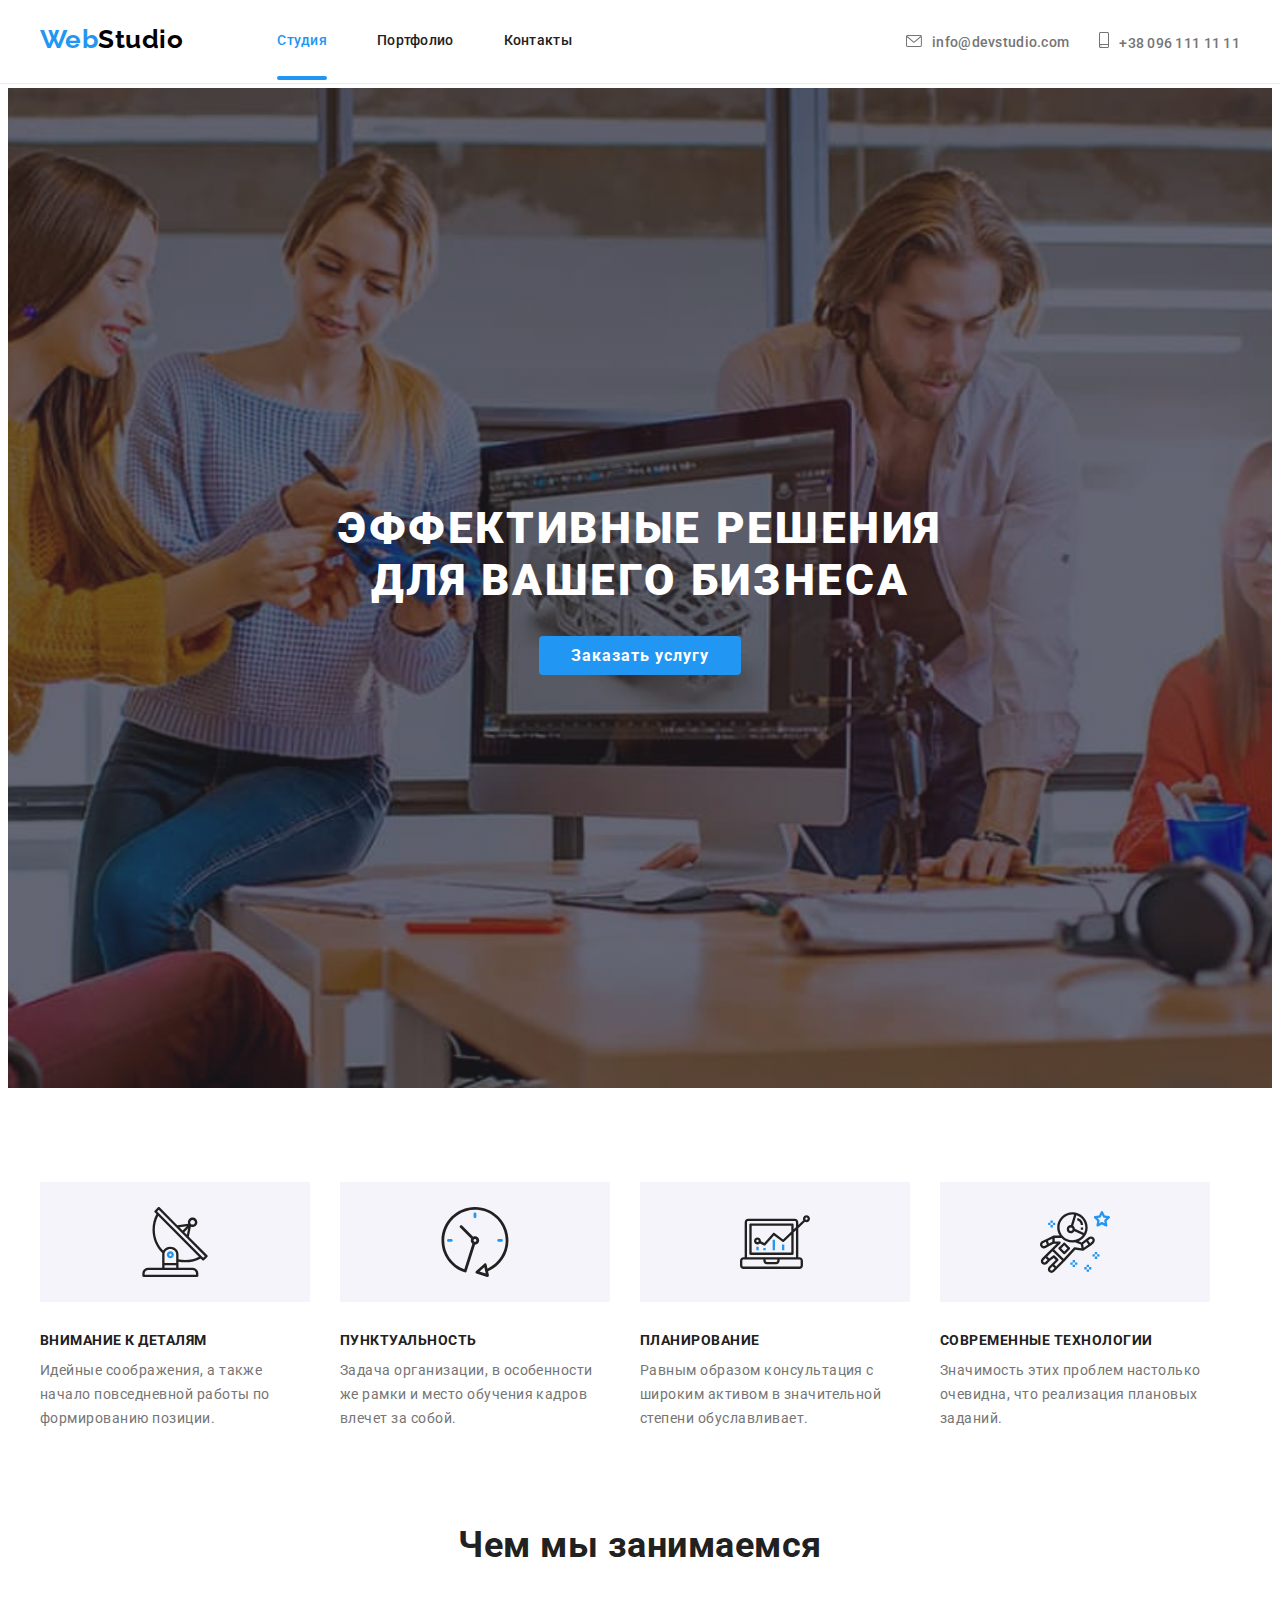
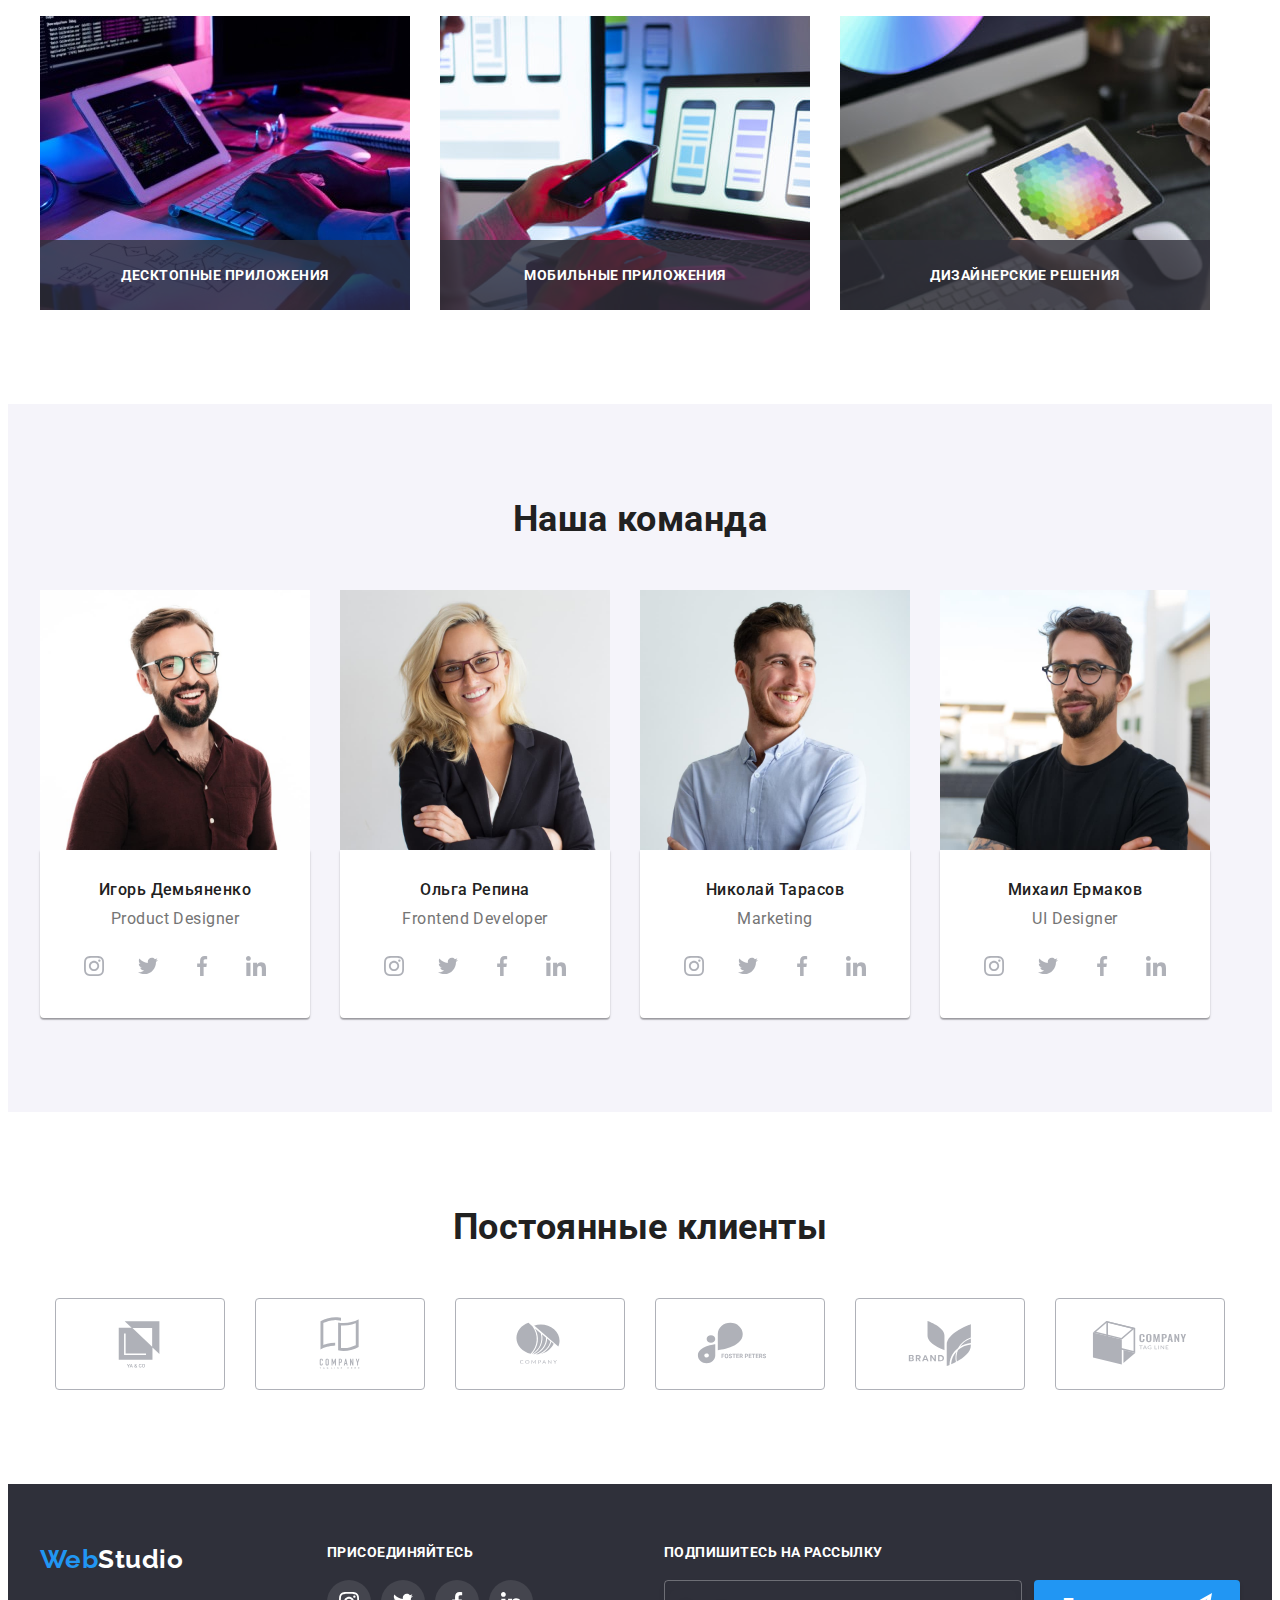
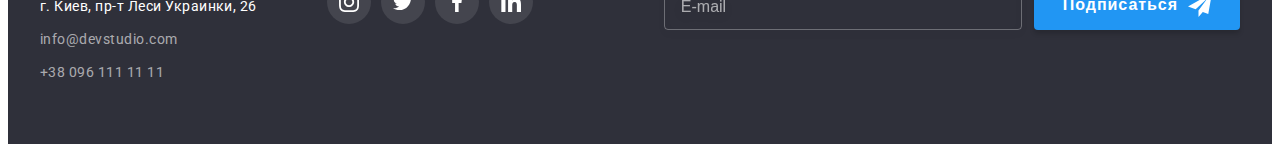
==== commit 944f0ac5: "Подключает @mixin" ====
--- a/index.html
+++ b/index.html
@@ -21,7 +21,7 @@
             <nav class="nav">
                 <div class="logo"><a href="index.html" class="logo__item">Web<span class="logo__black" >Studio</span></a></div>
                 <ul class="nav-list">
-                    <li class="nav__item"><a href="./index.html" class="nav__link current">Студия</a></li>
+                    <li class="nav__item"><a href="./index.html" class="nav__link nav__link--current">Студия</a></li>
                     <li class="nav__item"><a href="./portfolio.html" class="nav__link">Портфолио</a></li>
                     <li class="nav__item"><a href="#" class="nav__link">Контакты</a></li>
                 </ul>
@@ -314,11 +314,12 @@
         </section>     
     </main>
         <!--Подвал-->
-        <footer class="footer">
+        <footer class="page-footer">
             <div class="footer container">
                 <div class="footer-address">
-                    <div class="logo logo__footer">
-                        <a href="./index.html" class="logo__item" lang="en">Web<span class="logo__white">Studio</span></a>
+                    <div class="logo logo--indents">
+                        <a href="./index.html" class="logo__item" 
+                        lang="en">Web<span class="logo__black logo__black--inversion">Studio</span></a>
                     </div>
                     <address>
                         <ul class="footer-address__list">
@@ -364,14 +365,14 @@
                 <!-- Подписка на рассылку -->
                 <form class="subscribe-form">
                     <b class="subscribe-form__title">Подпишитесь на рассылку</b>
-                    <div class="subscribe">
+                    <div class="subscribe-form__box">
                         <input type="email" 
                         name="subscribe-mail" 
-                        class="subscribe__input" required 
+                        class="subscribe-form__input" required 
                         id="subscribe-mail"
                         placeholder="E-mail">
-                        <button type="submit" class="subscribe__submit">Подписаться
-                            <svg class="subscribe__icon" width="24" height="24">
+                        <button type="submit" class="subscribe-form__submit">Подписаться
+                            <svg class="subscribe-form__icon" width="24" height="24">
                                 <use href="./images/icons.svg#icon-icon-send"></use>
                             </svg>
                         </button>
@@ -436,20 +437,20 @@
                         placeholder="Введите текст"
                         ></textarea>                        
                     </div>
-                    <div class="modal-checkbox-content">
+                    <div class="modal-form__checkbox-content">
                         <input type="checkbox" 
                         name="modal-checkbox" 
-                        class="modal-checkbox visually-hidden" required 
+                        class="modal-form__checkbox visually-hidden" required 
                         id="modal-checkbox">
                         <label for="modal-checkbox" 
-                        class="modal-checkbox__text">
-                        <span><svg class="modal-checkbox__icon" width="16" height="15">
+                        class="modal-form__checkbox-text">
+                        <span><svg class="modal-form__checkbox-icon" width="16" height="15">
                             <use href="./images/icons.svg#icon-check"></use>
                             </svg>
-                        </span>Соглашаюсь с рассылкой и принимаю <a href="" class="modal-checkbox__link">Условия договора</a></label>
+                        </span>Соглашаюсь с рассылкой и принимаю <a href="" class="modal-form__checkbox-link">Условия договора</a></label>
                         
                     </div>
-                    <button type="submit" class="modal-submit">Отправить</button>
+                    <button type="submit" class="modal-form__submit">Отправить</button>
                 </form>
             </div>
         </div>
--- a/css/main.css
+++ b/css/main.css
@@ -31,6 +31,12 @@
   margin: -1px;
 }
 
+.contacts, .contacts .contacts__item, .features .features__list .features__icon, .activities, .socials-list .socials-list__link, .customers__list, .customers__list .customers__link, .footer-socials .footer-socials-list, .footer-socials .footer-socials__link, .filters-list {
+  display: flex;
+  align-items: center;
+  justify-content: center;
+}
+
 p,
 h1,
 h2,
@@ -111,7 +117,7 @@
   font-family: inherit;
   font-weight: 500;
   font-size: 16px;
-  line-height: calc(26 / 16);
+  line-height: calc($lh / $fz);
   letter-spacing: 0.03em;
   background-color: var(--background-color-btn);
   color: var(--title-text-color);
@@ -128,26 +134,29 @@
   margin-left: auto;
 }
 
-.subscribe-form__title {
+.subscribe-form .subscribe-form__title {
   display: flex;
   font-weight: 700;
   font-size: 14px;
-  line-height: calc(16 / 14);
+  line-height: calc($lh / $fz);
+  letter-spacing: nule;
   text-transform: uppercase;
   color: var(--secondary-text-color);
   margin-bottom: 20px;
 }
 
-.subscribe {
+.subscribe-form .subscribe-form__box {
   display: flex;
   flex-direction: row;
 }
 
-.subscribe__input {
+.subscribe-form .subscribe-form__input {
   width: 358px;
   height: 50px;
-  font-size: 16px;
-  line-height: calc(20 / 16);
+  font-weight: nule;
+  font-size: 20px;
+  line-height: calc($lh / $fz);
+  letter-spacing: nule;
   color: rgba(255, 255, 255, 0.6);
   background-color: transparent;
   border: 1px solid rgba(255, 255, 255, 0.3);
@@ -159,17 +168,17 @@
   transition: border-color var(--transition);
 }
 
-.subscribe__input:focus {
+.subscribe-form .subscribe-form__input:focus {
   border-color: var(--akcent-text-color);
 }
 
-.subscribe__input::placeholder {
+.subscribe-form .subscribe-form__input::placeholder {
   font-size: 16px;
   line-height: calc(20 / 16);
   color: rgba(255, 255, 255, 0.6);
 }
 
-.subscribe__submit {
+.subscribe-form .subscribe-form__submit {
   display: flex;
   align-items: center;
   text-align: center;
@@ -178,7 +187,7 @@
   height: 50px;
   font-weight: 700;
   font-size: 16px;
-  line-height: calc(30 / 16);
+  line-height: calc($lh / $fz);
   letter-spacing: 0.06em;
   color: var(--secondary-text-color);
   background-color: var(--akcent-text-color);
@@ -190,11 +199,11 @@
   transition: background-color var(--transition);
 }
 
-.subscribe__submit:hover, .subscribe__submit:focus {
+.subscribe-form .subscribe-form__submit:hover, .subscribe-form .subscribe-form__submit:focus {
   background-color: #188ce8;
 }
 
-.subscribe__icon {
+.subscribe-form .subscribe-form__submit .subscribe-form__icon {
   margin-left: 10px;
 }
 
@@ -232,7 +241,7 @@
   transition: transform 500ms;
 }
 
-.modal__close-btn {
+.modal .modal__close-btn {
   display: flex;
   top: 8px;
   right: 8px;
@@ -250,18 +259,19 @@
   transition: color var(--transition);
 }
 
-.modal__close-svg {
+.modal .modal__close-svg {
   transition: fill var(--transition);
 }
 
-.modal__close-svg:hover, .modal__close-svg:hover {
+.modal .modal__close-svg:hover, .modal .modal__close-svg:hover {
   fill: var(--akcent-text-color);
 }
 
-.modal__title {
+.modal .modal__title {
   font-weight: 700;
   font-size: 20px;
-  line-height: calc(23 / 20);
+  line-height: calc($lh / $fz);
+  letter-spacing: nule;
   text-align: center;
   margin-bottom: 12px;
   color: var(--title-text-color);
@@ -306,8 +316,9 @@
 }
 
 .modal-form__label {
+  font-weight: none;
   font-size: 12px;
-  line-height: calc(14 / 12);
+  line-height: calc($lh / $fz);
   letter-spacing: 0.01em;
   margin-bottom: 4px;
   display: block;
@@ -321,8 +332,9 @@
   box-sizing: border-box;
   border-radius: 4px;
   padding: 12px 16px;
+  font-weight: nule;
   font-size: 12px;
-  line-height: calc(14 / 12);
+  line-height: calc($lh / $fz);
   letter-spacing: 0.01em;
   color: rgba(117, 117, 117, 0.5);
   resize: none;
@@ -332,8 +344,9 @@
 }
 
 .modal-form__text::placeholder {
+  font-weight: nule;
   font-size: 12px;
-  line-height: calc(14 / 12);
+  line-height: calc($lh / $fz);
   letter-spacing: 0.01em;
   color: rgba(117, 117, 117, 0.5);
 }
@@ -342,12 +355,12 @@
   border-color: var(--akcent-text-color);
 }
 
-.modal-checkbox-content {
+.modal-form__checkbox-content {
   display: flex;
   margin-bottom: 30px;
 }
 
-.modal-checkbox__text {
+.modal-form__checkbox-text {
   font-size: 14px;
   line-height: calc(24 / 14);
   color: var(--primary-text-color);
@@ -356,7 +369,7 @@
   justify-content: center;
 }
 
-.modal-checkbox__text span {
+.modal-form__checkbox-text span {
   width: 16px;
   height: 15px;
   border: 2px solid var(--title-text-color);
@@ -367,22 +380,24 @@
   justify-content: center;
 }
 
-.modal-checkbox__icon {
+.modal-form__checkbox-icon {
   fill: transparent;
 }
 
-.modal-checkbox:checked + .modal-checkbox__text span {
+.modal-form__checkbox:checked + .modal-form__checkbox-text span {
   background-color: var(--akcent-text-color);
   border: none;
 }
 
-.modal-checkbox:checked + .modal-checkbox__text svg {
+.modal-form__checkbox:checked + .modal-form__checkbox-text svg {
   fill: var(--secondary-text-color);
 }
 
-.modal-checkbox__link {
+.modal-form__checkbox-link {
+  font-weight: nule;
   font-size: 14px;
-  line-height: calc(24 / 14);
+  line-height: calc($lh / $fz);
+  letter-spacing: 0.01em;
   color: var(--akcent-text-color);
   text-decoration: underline;
   display: flex;
@@ -390,11 +405,11 @@
   justify-content: center;
 }
 
-.modal-submit {
+.modal-form__submit {
   display: block;
   font-weight: 700;
   font-size: 16px;
-  line-height: calc(30 / 16);
+  line-height: calc($lh / $fz);
   letter-spacing: 0.06em;
   padding: 10px 55px;
   color: var(--secondary-text-color);
@@ -409,7 +424,7 @@
   transition: background-color var(--transition);
 }
 
-.modal-submit:hover, .modal-submit:focus {
+.modal-form__submit:hover, .modal-form__submit:focus {
   background-color: #188ce8;
 }
 
@@ -419,25 +434,25 @@
   padding-bottom: 25px;
 }
 
-.logo__item {
+.logo .logo__item {
   font-family: "Raleway", sans-serif;
   font-weight: 700;
   font-size: 26px;
-  line-height: calc(31 / 26);
+  line-height: calc($lh / $fz);
+  letter-spacing: nule;
   color: var(--akcent-text-color);
 }
 
-.logo__item .logo__black {
+.logo__black {
   color: black;
 }
 
-.logo__footer {
+.logo--indents {
   padding: 0;
   margin-bottom: 20px;
 }
 
-.logo__white {
-  background-color: var(--background-color-footer);
+.logo__black--inversion {
   color: white;
 }
 
@@ -464,74 +479,33 @@
   margin-right: auto;
 }
 
-.nav-list {
+.nav .nav-list {
   display: flex;
   margin-left: 94px;
 }
 
-/* .site-nav .item:not(:last-child) {
-  margin-right: 50px;} */
-.nav__item + .nav__item {
+.nav .nav__item + .nav__item {
   margin-left: 50px;
 }
 
-.nav__link {
+.nav .nav__link {
   display: flex;
   padding-top: 32px;
   padding-bottom: 32px;
   font-weight: 500;
   font-size: 14px;
-  line-height: calc(16 / 14);
+  line-height: calc($lh / $fz);
   letter-spacing: 0.02em;
   color: var(--title-text-color);
   transition: color var(--transition);
 }
 
-/*-------------- Contacts --------------*/
-.contacts {
-  display: flex;
-  align-items: center;
-  justify-items: center;
-  margin-left: auto;
-}
-
-.contacts__item {
-  display: flex;
-  align-items: center;
-  justify-items: center;
-  font-weight: 500;
-  font-size: 14px;
-  line-height: calc(16 / 14);
-  letter-spacing: 0.02em;
-  padding-top: 32px;
-  padding-bottom: 32px;
-  transition: color var(--transition);
-}
-
-.contacts__item + .contacts__item {
-  margin-left: 30px;
-}
-
-.contacts__icon {
-  fill: currentColor;
-  margin-right: 10px;
-}
-
-.contacts__link {
-  text-decoration: none;
-  color: var(--primary-text-color);
-}
-
-.contacts__link:hover, .contacts__link:focus {
-  color: var(--akcent-text-color);
-}
-
-.current {
+.nav .nav__link--current {
   color: var(--akcent-text-color);
   position: relative;
 }
 
-.current::after {
+.nav .nav__link--current::after {
   content: "";
   width: 100%;
   height: 4px;
@@ -541,6 +515,39 @@
   bottom: 0;
   border-radius: 2px;
   transition: background-color var(--transition);
+}
+
+/*-------------- Contacts --------------*/
+.contacts {
+  margin-left: auto;
+}
+
+.contacts .contacts__item {
+  font-weight: 500;
+  font-size: 14px;
+  line-height: calc($lh / $fz);
+  letter-spacing: 0.02em;
+  padding-top: 32px;
+  padding-bottom: 32px;
+  transition: color var(--transition);
+}
+
+.contacts .contacts__item + .contacts__item {
+  margin-left: 30px;
+}
+
+.contacts .contacts__icon {
+  fill: currentColor;
+  margin-right: 10px;
+}
+
+.contacts .contacts__link {
+  text-decoration: none;
+  color: var(--primary-text-color);
+}
+
+.contacts .contacts__link:hover, .contacts .contacts__link:focus {
+  color: var(--akcent-text-color);
 }
 
 .hero {
@@ -563,7 +570,7 @@
   margin-bottom: 30px;
   font-weight: 900;
   font-size: 44px;
-  line-height: calc(60 / 44);
+  line-height: calc($lh / $fz);
   letter-spacing: 0.06em;
   text-transform: uppercase;
   color: var(--secondary-text-color);
@@ -574,7 +581,7 @@
   font-family: inherit;
   font-weight: 700;
   font-size: 16px;
-  line-height: calc(30 / 16);
+  line-height: calc($lh / $fz);
   letter-spacing: 0.06em;
   color: var(--secondary-text-color);
   background-color: var(--akcent-text-color);
@@ -585,53 +592,41 @@
   padding-bottom: 0;
 }
 
-.features__list {
+.features .features__list {
   display: flex;
   flex-wrap: wrap;
   margin-top: 0;
-  /* .features-list .item:not(:last-child) {
-  margin-right: 30px;} */
-}
-
-.features__list .features__title {
+}
+
+.features .features__list .features__title {
   font-weight: 700;
   font-size: 14px;
-  line-height: calc(16 / 14);
+  line-height: calc($lh / $fz);
+  letter-spacing: nule;
   text-transform: uppercase;
   color: var(--title-text-color);
 }
 
-.features__list .features__item {
+.features .features__list .features__item {
   width: 270px;
 }
 
-.features__list .features__item + .features__item {
+.features .features__list .features__item + .features__item {
   margin-left: 30px;
 }
 
-.features__list .features__text {
+.features .features__list .features__text {
   font-size: 14px;
   line-height: calc(24 / 14);
   padding-top: 10px;
   color: var(--primary-text-color);
 }
 
-.features__list .features__icon {
-  display: flex;
-  align-items: center;
-  justify-content: center;
+.features .features__list .features__icon {
   width: 270px;
   height: 120px;
   background-color: var(--background-color-btn);
   margin-bottom: 30px;
-}
-
-.activities {
-  display: flex;
-  align-items: center;
-  justify-content: center;
-  /* .activities-list .item:not(:last-child) {
-  margin-right: 30px;} */
 }
 
 .activities .activities__list {
@@ -669,24 +664,24 @@
   background-color: var(--background-color-btn);
 }
 
-.team__list {
-  display: flex;
-}
-
-.team-item {
+.team .team__list {
+  display: flex;
+}
+
+.team .team-item {
   display: inline-block;
   width: 270px;
   background-color: var(--background-color-body);
 }
 
-.team-item__content {
+.team .team-item__content {
   padding-top: 30px;
   padding-bottom: 30px;
   box-shadow: var(--team-card-shadows);
   border-radius: 0px 0px 4px 4px;
 }
 
-.team-item__title {
+.team .team-item__title {
   font-weight: 500;
   font-size: 16px;
   line-height: calc(19 / 16);
@@ -695,7 +690,7 @@
   color: var(--title-text-color);
 }
 
-.team-item__text {
+.team .team-item__text {
   margin-bottom: 16px;
   font-size: 16px;
   line-height: calc(19 / 16);
@@ -703,7 +698,7 @@
   color: var(--primary-text-color);
 }
 
-.team-item + .team-item {
+.team .team-item + .team-item {
   margin-left: 30px;
 }
 
@@ -713,10 +708,7 @@
   justify-content: center;
 }
 
-.socials-list__link {
-  display: flex;
-  align-items: center;
-  justify-content: center;
+.socials-list .socials-list__link {
   width: 44px;
   height: 44px;
   background-color: var(--background-color-body);
@@ -725,30 +717,24 @@
   transition: color var(--transition), background-color var(--transition);
 }
 
-.socials-list__link:hover, .socials-list__link:focus {
+.socials-list .socials-list__link:hover, .socials-list .socials-list__link:focus {
   background-color: var(--akcent-text-color);
   color: var(--secondary-text-color);
 }
 
-.socials-list__icon {
+.socials-list .socials-list__icon {
   fill: currentColor;
 }
 
-.socials-list__item:not(:last-child) {
+.socials-list .socials-list__item:not(:last-child) {
   margin-right: 10px;
 }
 
 .customers__list {
-  display: flex;
-  align-items: center;
-  justify-content: center;
   fill: var(--socials-icons-color);
 }
 
-.customers__link {
-  display: flex;
-  align-items: center;
-  justify-content: center;
+.customers__list .customers__link {
   box-sizing: border-box;
   width: 170px;
   height: 92px;
@@ -758,20 +744,20 @@
   transition: color var(--transition), border var(--transition);
 }
 
-.customers__link:hover, .customers__link:focus {
+.customers__list .customers__link:hover, .customers__list .customers__link:focus {
   color: var(--akcent-text-color);
   border-color: var(--akcent-text-color);
 }
 
-.customers__icon {
+.customers__list .customers__icon {
   fill: currentColor;
 }
 
-.customers__item:not(:last-child) {
+.customers__list .customers__item:not(:last-child) {
   margin-right: 30px;
 }
 
-.footer {
+.page-footer {
   margin-right: auto;
   margin-left: auto;
   background-color: var(--background-color-footer);
@@ -783,7 +769,7 @@
   padding-bottom: 60px;
 }
 
-.footer-address__list {
+.footer .footer-address__list {
   display: flex;
   flex-direction: column;
   font-style: normal;
@@ -793,21 +779,21 @@
   margin-right: auto;
 }
 
-.footer-address__item:not(:last-child) {
+.footer .footer-address__item:not(:last-child) {
   margin-bottom: 9px;
 }
 
-.footer-address__text {
-  color: var(--secondary-text-color);
-}
-
-.footer-address__link {
+.footer .footer-address__text {
+  color: var(--secondary-text-color);
+}
+
+.footer .footer-address__link {
   text-decoration: none;
   color: rgba(255, 255, 255, 0.6);
   transition: color var(--transition);
 }
 
-.footer-address__link:hover, .footer-address__link:focus {
+.footer .footer-address__link:hover, .footer .footer-address__link:focus {
   color: var(--akcent-text-color);
 }
 
@@ -818,25 +804,17 @@
   margin-left: 70px;
 }
 
-.footer-socials__title {
+.footer-socials .footer-socials__title {
   font-weight: 700;
   font-size: 14px;
-  line-height: calc(16 / 14);
+  line-height: calc($lh / $fz);
+  letter-spacing: nule;
   text-transform: uppercase;
   color: var(--secondary-text-color);
   margin-bottom: 20px;
 }
 
-.footer-socials-list {
-  display: flex;
-  align-items: center;
-  justify-content: center;
-}
-
-.footer-socials__link {
-  display: flex;
-  align-items: center;
-  justify-content: center;
+.footer-socials .footer-socials__link {
   width: 44px;
   height: 44px;
   border-radius: 50%;
@@ -844,21 +822,19 @@
   transition: background-color var(--transition);
 }
 
-.footer-socials__link:hover, .footer-socials__link:focus {
+.footer-socials .footer-socials__link:hover, .footer-socials .footer-socials__link:focus {
   background-color: var(--akcent-text-color);
 }
 
-.footer-socials__icon {
+.footer-socials .footer-socials__icon {
   fill: var(--secondary-text-color);
 }
 
-.footer-socials__item:not(:last-child) {
+.footer-socials .footer-socials__item:not(:last-child) {
   margin-right: 10px;
 }
 
 .filters-list {
-  display: flex;
-  justify-content: center;
   margin-right: auto;
   margin-bottom: 50px;
   margin-left: auto;
@@ -874,7 +850,7 @@
   flex-wrap: wrap;
 }
 
-.products-list .products-item {
+.products-list .products-list__item {
   width: 370px;
   margin-right: 30px;
   margin-bottom: 30px;
@@ -883,27 +859,20 @@
   box-sizing: border-box;
 }
 
-.products-list .products-item:nth-child(3n) {
+.products-list .products-list__item:nth-child(3n) {
   margin-right: 0;
 }
 
-.products-list .products-item:nth-last-child(-n + 3) {
+.products-list .products-list__item:nth-last-child(-n + 3) {
   margin-bottom: 0;
 }
 
-/* ---------Альтернатива обнуления --------*/
-/* .activities-list .item:not(:nth-child(3n)) {
-  margin-right: 30px;
-}
-.activities-list .item:not(:nth-last-child(-n + 3)) {
-  margin-bottom: 30px;
-} */
-.products-item__wrap {
+.products-list__wrap {
   position: relative;
   overflow: hidden;
 }
 
-.products-item__article {
+.products-list__article {
   position: absolute;
   left: 0;
   bottom: 0;
@@ -917,35 +886,39 @@
   transition: transform 250ms linear;
 }
 
-.products-item__link {
+.products-list__link {
   display: block;
   transition: box-shadow var(--transition);
 }
 
-.products-item__link:hover .products-item__article {
+.products-list__link:hover .products-list__article {
   transform: translateY(0%);
 }
 
-.products-item__link:hover, .products-item__link:focus {
+.products-list__link:hover, .products-list__link:focus {
   box-shadow: var(--products-card-shadows);
 }
 
-.products-item__title {
+.products-list__title {
   margin-bottom: 4px;
   font-weight: 700;
   font-size: 18px;
-  line-height: calc(36 / 18);
+  line-height: calc($lh / $fz);
   letter-spacing: 0.06em;
   color: var(--title-text-color);
 }
 
-.products-item__text {
+.products-list__text {
+  font-weight: nule;
+  font-size: 16px;
+  line-height: calc($lh / $fz);
+  letter-spacing: nule;
   font-size: 16px;
   line-height: calc(30 / 16);
   color: var(--primary-text-color);
 }
 
-.products-item__box {
+.products-list__box {
   padding: 20px 24px;
 }
 /*# sourceMappingURL=main.css.map */